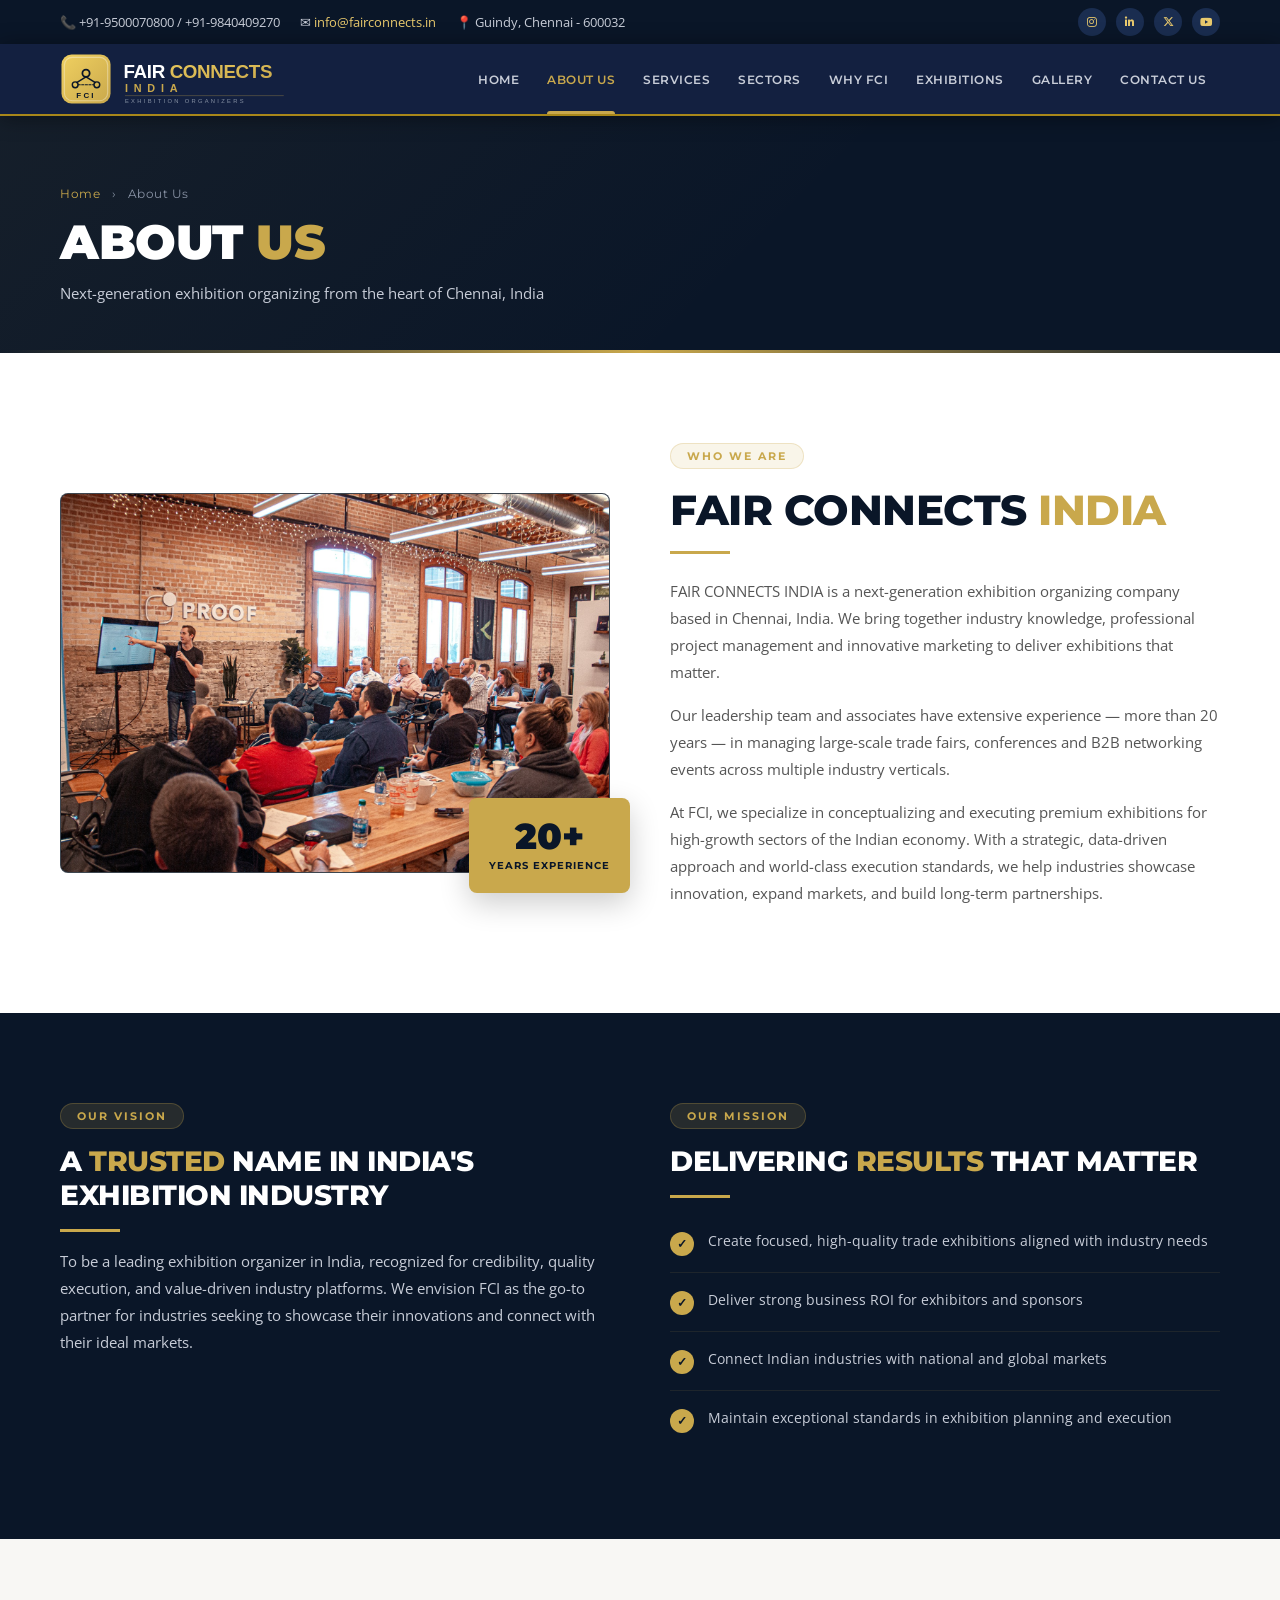
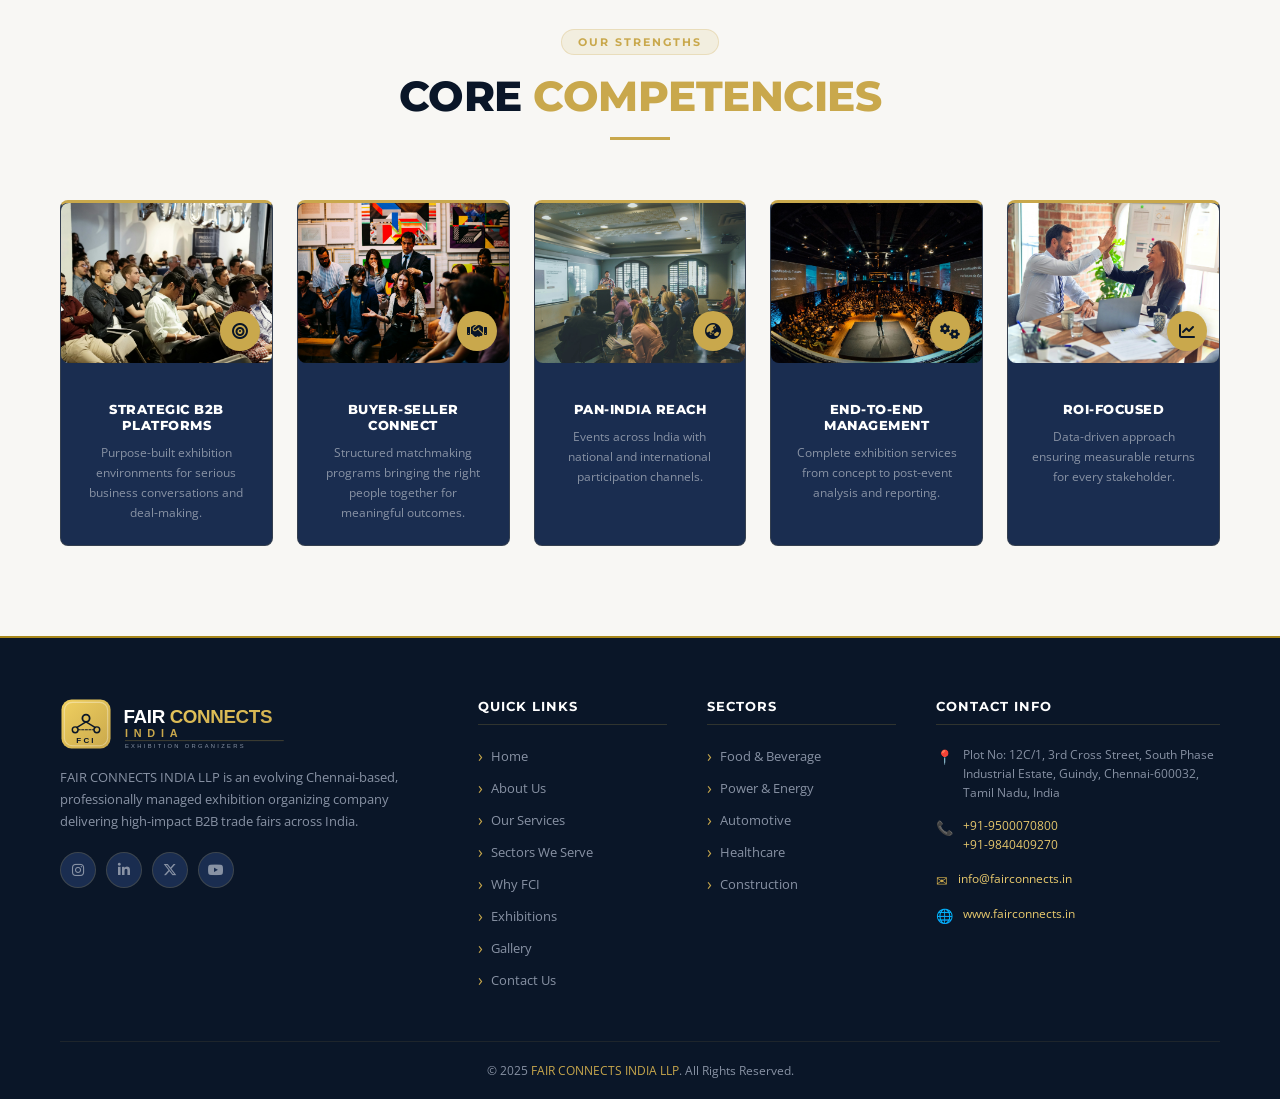
==== about.html @ a10f8576 "image url to image assets - in all places" ====
<!DOCTYPE html>
<html lang="en" prefix="og: https://ogp.me/ns#">

<head>
    <meta charset="UTF-8">
    <meta name="viewport" content="width=device-width, initial-scale=1.0">

    <!-- ===== PRIMARY SEO ===== -->
    <title>Fair Connects India (FCI) | Exhibition Organizers in Chennai | B2B Trade Fair Company India</title>
    <meta name="description"
        content="Fair Connects India (FCI) — Leading exhibition organizers in Chennai delivering high-impact B2B trade fairs, industry expos & conferences across India. Specialists in food, construction, power & energy, automotive, and healthcare exhibitions.">
    <meta name="keywords"
        content="exhibition organizers in Chennai, trade fair organizers in India, B2B exhibition company India, exhibition management services Chennai, food industry expo India, construction exhibition India, power and energy expo India, automotive exhibition India, healthcare expo India, trade show organizers India, industry exhibitions Chennai, business expos India, B2B trade fair Chennai, exhibition company Tamil Nadu, trade exhibition management India, food expo Chennai, healthcare exhibition Chennai, automotive expo India, solar energy exhibition India, construction expo India, B2B networking events India, industry summit India, fair connects India, FCI exhibitions">
    <meta name="author" content="Fair Connects India LLP">
    <meta name="robots" content="index, follow, max-snippet:-1, max-image-preview:large, max-video-preview:-1">
    <meta name="revisit-after" content="7 days">
    <meta name="language" content="English">
    <meta name="geo.region" content="IN-TN">
    <meta name="geo.placename" content="Chennai, Tamil Nadu, India">
    <meta name="geo.position" content="13.0067;80.2206">
    <meta name="ICBM" content="13.0067, 80.2206">

    <!-- ===== CANONICAL ===== -->
    <link rel="canonical" href="https://www.fairconnects.in/">

    <!-- ===== OPEN GRAPH (Facebook / LinkedIn) ===== -->
    <meta property="og:type" content="website">
    <meta property="og:site_name" content="Fair Connects India (FCI)">
    <meta property="og:title"
        content="Fair Connects India (FCI) | Exhibition Organizers in Chennai | B2B Trade Fair Company India">
    <meta property="og:description"
        content="Leading B2B exhibition organizers in Chennai. FCI delivers high-impact trade fairs, industry expos and conferences across India — Food, Energy, Automotive, Healthcare & Construction sectors.">
    <meta property="og:url" content="https://www.fairconnects.in/">
    <meta property="og:image" content="https://www.fairconnects.in/assets/og-image.jpg">
    <meta property="og:image:width" content="1200">
    <meta property="og:image:height" content="630">
    <meta property="og:image:alt" content="Fair Connects India - B2B Exhibition Organizers Chennai">
    <meta property="og:locale" content="en_IN">

    <!-- ===== TWITTER / X CARD ===== -->
    <meta name="twitter:card" content="summary_large_image">
    <meta name="twitter:site" content="@fairconnectsin">
    <meta name="twitter:creator" content="@fairconnectsin">
    <meta name="twitter:title"
        content="Fair Connects India (FCI) | Exhibition Organizers Chennai | Trade Fair Company India">
    <meta name="twitter:description"
        content="India's growing B2B exhibition organizer. Trade fairs & industry expos in Food, Energy, Automotive, Healthcare & Construction. Based in Chennai, reaching Pan-India.">
    <meta name="twitter:image" content="https://www.fairconnects.in/assets/og-image.jpg">
    <meta name="twitter:image:alt" content="Fair Connects India - B2B Exhibition Organizers">

    <!-- ===== STRUCTURED DATA — Organization ===== -->
    <script type="application/ld+json">
{
  "@context": "https://schema.org",
  "@type": "Organization",
  "name": "Fair Connects India LLP",
  "alternateName": "FCI",
  "url": "https://www.fairconnects.in",
  "logo": "https://www.fairconnects.in/assets/logo.png",
  "description": "Fair Connects India (FCI) is a professionally managed B2B exhibition organizing company based in Chennai, delivering high-impact trade fairs and conferences across India.",
  "foundingLocation": {
    "@type": "Place",
    "name": "Chennai, Tamil Nadu, India"
  },
  "address": {
    "@type": "PostalAddress",
    "streetAddress": "Plot No: 12C/1, 3rd Cross Street, South Phase Industrial Estate, Guindy",
    "addressLocality": "Chennai",
    "addressRegion": "Tamil Nadu",
    "postalCode": "600032",
    "addressCountry": "IN"
  },
  "contactPoint": [
    {
      "@type": "ContactPoint",
      "telephone": "+91-9500070800",
      "contactType": "customer service",
      "areaServed": "IN",
      "availableLanguage": ["English", "Tamil"]
    },
    {
      "@type": "ContactPoint",
      "telephone": "+91-9840409270",
      "contactType": "sales",
      "areaServed": "IN",
      "availableLanguage": ["English", "Tamil"]
    }
  ],
  "email": "info@fairconnects.in",
  "sameAs": [
    "https://www.instagram.com/fairconnectsindia",
    "https://www.linkedin.com/company/fairconnectsindia",
    "https://twitter.com/fairconnectsin",
    "https://www.youtube.com/@fairconnectsindia"
  ],
  "areaServed": {
    "@type": "Country",
    "name": "India"
  },
  "serviceType": [
    "Exhibition Organization",
    "Trade Fair Management",
    "B2B Event Management",
    "Conference Organization",
    "Industry Expo Management"
  ],
  "knowsAbout": [
    "Exhibition organizers in Chennai",
    "Trade fair organizers in India",
    "B2B exhibition company India",
    "Food industry expo India",
    "Construction exhibition India",
    "Power and energy expo India",
    "Automotive exhibition India",
    "Healthcare expo India"
  ]
}
</script>

    <!-- ===== STRUCTURED DATA — Local Business ===== -->
    <script type="application/ld+json">
{
  "@context": "https://schema.org",
  "@type": "LocalBusiness",
  "name": "Fair Connects India LLP",
  "image": "https://www.fairconnects.in/assets/logo.png",
  "@id": "https://www.fairconnects.in",
  "url": "https://www.fairconnects.in",
  "telephone": "+91-9500070800",
  "priceRange": "$$",
  "address": {
    "@type": "PostalAddress",
    "streetAddress": "Plot No: 12C/1, 3rd Cross Street, South Phase Industrial Estate, Guindy",
    "addressLocality": "Chennai",
    "addressRegion": "Tamil Nadu",
    "postalCode": "600032",
    "addressCountry": "IN"
  },
  "geo": {
    "@type": "GeoCoordinates",
    "latitude": 13.0067,
    "longitude": 80.2206
  },
  "openingHoursSpecification": {
    "@type": "OpeningHoursSpecification",
    "dayOfWeek": ["Monday","Tuesday","Wednesday","Thursday","Friday","Saturday"],
    "opens": "09:00",
    "closes": "18:00"
  },
  "sameAs": [
    "https://www.instagram.com/fairconnectsindia",
    "https://www.linkedin.com/company/fairconnectsindia"
  ]
}
</script>

    <!-- ===== STRUCTURED DATA — Event Series / WebSite ===== -->
    <script type="application/ld+json">
{
  "@context": "https://schema.org",
  "@type": "WebSite",
  "name": "Fair Connects India",
  "url": "https://www.fairconnects.in",
  "description": "B2B Trade Fair and Exhibition Organizers in Chennai, India",
  "potentialAction": {
    "@type": "SearchAction",
    "target": "https://www.fairconnects.in/?s={search_term_string}",
    "query-input": "required name=search_term_string"
  }
}
</script>

    <!-- ===== STRUCTURED DATA — Breadcrumb ===== -->
    <script type="application/ld+json">
{
  "@context": "https://schema.org",
  "@type": "BreadcrumbList",
  "itemListElement": [
    { "@type": "ListItem", "position": 1, "name": "Home",        "item": "https://www.fairconnects.in/" },
    { "@type": "ListItem", "position": 2, "name": "About Us",    "item": "https://www.fairconnects.in/about" },
    { "@type": "ListItem", "position": 3, "name": "Services",    "item": "https://www.fairconnects.in/services" },
    { "@type": "ListItem", "position": 4, "name": "Sectors",     "item": "https://www.fairconnects.in/sectors" },
    { "@type": "ListItem", "position": 5, "name": "Why FCI",     "item": "https://www.fairconnects.in/why-fci" },
    { "@type": "ListItem", "position": 6, "name": "Exhibitions", "item": "https://www.fairconnects.in/exhibitions" },
    { "@type": "ListItem", "position": 7, "name": "Gallery",     "item": "https://www.fairconnects.in/gallery" },
    { "@type": "ListItem", "position": 8, "name": "Contact Us",  "item": "https://www.fairconnects.in/contact" }
  ]
}
</script>

    <!-- ===== STRUCTURED DATA — FAQ (boosts Google rich results) ===== -->
    <script type="application/ld+json">
{
  "@context": "https://schema.org",
  "@type": "FAQPage",
  "mainEntity": [
    {
      "@type": "Question",
      "name": "Who are the top exhibition organizers in Chennai?",
      "acceptedAnswer": {
        "@type": "Answer",
        "text": "Fair Connects India (FCI) is one of the leading exhibition organizers in Chennai, specializing in B2B trade fairs and industry-specific expos across food, energy, automotive, healthcare and construction sectors."
      }
    },
    {
      "@type": "Question",
      "name": "What types of trade fairs does FCI organize in India?",
      "acceptedAnswer": {
        "@type": "Answer",
        "text": "FCI organizes B2B trade exhibitions, industry-specific expos, international pavilions, buyer-seller meets, conferences, technical seminars and government policy sessions across India."
      }
    },
    {
      "@type": "Question",
      "name": "Which sectors does Fair Connects India cover for exhibitions?",
      "acceptedAnswer": {
        "@type": "Answer",
        "text": "FCI covers five major sectors: Food & Beverage, Power & Energy (Solar, LED, Electrical), Automotive & EV, Healthcare & Pharma, and Construction & Infrastructure."
      }
    },
    {
      "@type": "Question",
      "name": "How can I exhibit at an FCI trade fair?",
      "acceptedAnswer": {
        "@type": "Answer",
        "text": "You can contact Fair Connects India LLP at info@fairconnects.in or call +91-9500070800 to enquire about exhibitor registration, stall booking and sponsorship opportunities."
      }
    },
    {
      "@type": "Question",
      "name": "Where is Fair Connects India located?",
      "acceptedAnswer": {
        "@type": "Answer",
        "text": "Fair Connects India LLP is located at Plot No: 12C/1, 3rd Cross Street, South Phase Industrial Estate, Guindy, Chennai - 600032, Tamil Nadu, India."
      }
    }
  ]
}
</script>

    <link rel="preconnect" href="https://fonts.googleapis.com">
    <link rel="preconnect" href="https://fonts.gstatic.com" crossorigin>
    <link
        href="https://fonts.googleapis.com/css2?family=Montserrat:wght@300;400;500;600;700;800;900&family=Playfair+Display:wght@400;600;700&family=Open+Sans:wght@300;400;600&display=swap"
        rel="stylesheet">
    <link rel="stylesheet" href="https://cdnjs.cloudflare.com/ajax/libs/font-awesome/6.5.0/css/all.min.css">
    <link rel="stylesheet" href="css/style.css">
</head>

<body>

    <!-- TOPBAR -->
    <div class="topbar">
        <div class="container">
            <div class="topbar-contact">
                <span>📞 +91-9500070800 / +91-9840409270</span>
                <!-- <span>✉ <a href="/cdn-cgi/l/email-protection#adc4c3cbc2edcbccc4dfcec2c3c3c8ced9dec4c3c9c4cc83c4c3"><span class="__cf_email__" data-cfemail="4920272f26092f28203b2a2627272c2a3d3a20272d2028672027">[email&#160;protected]</span></a></span> -->
                <span>✉ <a href="mailto:info@fairconnects.in">info@fairconnects.in</a></span>
                <span>📍 Guindy, Chennai - 600032</span>
            </div>
            <div class="topbar-social">
                <a href="#" title="Instagram"><i class="fab fa-instagram"></i></a>
                <a href="#" title="LinkedIn"><i class="fab fa-linkedin-in"></i></a>
                <a href="#" title="X / Twitter"><i class="fab fa-x-twitter"></i></a>
                <a href="#" title="YouTube"><i class="fab fa-youtube"></i></a>
            </div>
        </div>
    </div>

    <!-- NAVBAR -->
    <nav class="navbar" aria-label="Main Navigation - Fair Connects India Exhibition Organizers Chennai">
        <div class="container">
            <a href="#" class="logo" onclick="showPage('index')"
                aria-label="Fair Connects India - Exhibition Organizers Chennai - Home">
                <img src="assets/logo.svg"
                    alt="Fair Connects India - Exhibition Organizers Chennai" class="logo-img" height="48" width="auto"
                    loading="eager">
            </a>
            <ul class="nav-menu" id="navMenu">
                <li><a href="#" onclick="showPage('index')" class="active" id="nav-home">Home</a></li>
                <li><a href="#" onclick="showPage('about')" id="nav-about">About Us</a></li>
                <li><a href="#" onclick="showPage('services')" id="nav-services">Services</a></li>
                <li><a href="#" onclick="showPage('sectors')" id="nav-sectors">Sectors</a></li>
                <li><a href="#" onclick="showPage('whyfci')" id="nav-whyfci">Why FCI</a></li>
                <li><a href="#" onclick="showPage('exhibitions')" id="nav-exhibitions">Exhibitions</a></li>
                <li><a href="#" onclick="showPage('gallery')" id="nav-gallery">Gallery</a></li>
                <li><a href="#" onclick="showPage('contact')" id="nav-contact">Contact Us</a></li>
            </ul>
            <div class="hamburger" id="hamburger" onclick="toggleMenu()">
                <span></span><span></span><span></span>
            </div>
        </div>
    </nav>

    <!-- ==================== HOME PAGE ==================== -->
    <main id="main-content" role="main">
        <!-- ==================== ABOUT PAGE ==================== -->
        <div class="page" id="page-about">
            <div class="page-banner">
                <div class="container">
                    <div class="breadcrumb"><a href="#" onclick="showPage('index')">Home</a> <span>›</span> About Us
                    </div>
                    <h1>About <span>Us</span></h1>
                    <p>Next-generation exhibition organizing from the heart of Chennai, India</p>
                </div>
            </div>

            <section class="section section-white">
                <div class="container">
                    <div class="about-layout">
                        <div class="about-visual">
                            <div class="about-img-box" style="padding:0; overflow:hidden;">
                                <img src="assets/about.jpg"
                                    alt="Fair Connects India - Exhibition Organizers Chennai" loading="lazy"
                                    style="width:100%;height:100%;object-fit:cover;display:block;">
                            </div>
                            <div class="about-badge">
                                <span class="num">20+</span>
                                <span class="lbl">Years Experience</span>
                            </div>
                        </div>
                        <div class="about-content">
                            <div class="section-header" style="text-align:left; margin-bottom:24px;">
                                <div class="section-tag">Who We Are</div>
                                <h2 class="section-title">Fair Connects <span>India</span></h2>
                                <div class="section-line" style="margin:16px 0;"></div>
                            </div>
                            <p>FAIR CONNECTS INDIA is a next-generation exhibition organizing company based in Chennai,
                                India. We bring together industry knowledge, professional project management and
                                innovative marketing to deliver exhibitions that matter.</p>
                            <p>Our leadership team and associates have extensive experience — more than 20 years — in
                                managing large-scale trade fairs, conferences and B2B networking events across multiple
                                industry verticals.</p>
                            <p>At FCI, we specialize in conceptualizing and executing premium exhibitions for
                                high-growth sectors of the Indian economy. With a strategic, data-driven approach and
                                world-class execution standards, we help industries showcase innovation, expand markets,
                                and build long-term partnerships.</p>
                        </div>
                    </div>
                </div>
            </section>

            <section class="section section-dark">
                <div class="container">
                    <div class="aboutus-grid">
                        <div>
                            <div class="section-tag" style="margin-bottom:16px;">Our Vision</div>
                            <h2 class="section-title" style="font-size:28px;">A <span>Trusted</span> Name in India's
                                Exhibition Industry</h2>
                            <div class="section-line" style="margin:16px 0;"></div>
                            <p style="color:var(--text-light); line-height:1.8; font-size:15px;">To be a leading
                                exhibition organizer in India, recognized for credibility, quality execution, and
                                value-driven industry platforms. We envision FCI as the go-to partner for industries
                                seeking to showcase their innovations and connect with their ideal markets.</p>
                        </div>
                        <div>
                            <div class="section-tag" style="margin-bottom:16px;">Our Mission</div>
                            <h2 class="section-title" style="font-size:28px;">Delivering <span>Results</span> That
                                Matter</h2>
                            <div class="section-line" style="margin:16px 0;"></div>
                            <ul class="benefit-list">
                                <li>Create focused, high-quality trade exhibitions aligned with industry needs</li>
                                <li>Deliver strong business ROI for exhibitors and sponsors</li>
                                <li>Connect Indian industries with national and global markets</li>
                                <li>Maintain exceptional standards in exhibition planning and execution</li>
                            </ul>
                        </div>
                    </div>
                </div>
            </section>

            <section class="section section-light">
                <div class="container">
                    <div class="section-header">
                        <div class="section-tag">Our Strengths</div>
                        <h2 class="section-title">Core <span>Competencies</span></h2>
                        <div class="section-line"></div>
                    </div>
                    <div class="features-grid">
                        <div class="feature-card">
                            <div class="feature-illus">
                                <img src="assets/service1.jpg"
                                    alt="Strategic B2B Exhibition Platforms">
                                <div class="feature-illus-icon"><i class="fas fa-bullseye"></i></div>
                            </div>
                            <h3>Strategic B2B Platforms</h3>
                            <p>Purpose-built exhibition environments for serious business conversations and deal-making.
                            </p>
                        </div>
                        <div class="feature-card">
                            <div class="feature-illus">
                                <img src="assets/service2.jpg"
                                    alt="Buyer Seller Connect Matchmaking">
                                <div class="feature-illus-icon"><i class="fas fa-handshake"></i></div>
                            </div>
                            <h3>Buyer-Seller Connect</h3>
                            <p>Structured matchmaking programs bringing the right people together for meaningful
                                outcomes.</p>
                        </div>
                        <div class="feature-card">
                            <div class="feature-illus">
                                <img src="assets/service3.jpg"
                                    alt="Pan India Reach Exhibitions">
                                <div class="feature-illus-icon"><i class="fas fa-globe-asia"></i></div>
                            </div>
                            <h3>Pan-India Reach</h3>
                            <p>Events across India with national and international participation channels.</p>
                        </div>
                        <div class="feature-card">
                            <div class="feature-illus">
                                <img src="assets/service4.jpg"
                                    alt="End to End Exhibition Management">
                                <div class="feature-illus-icon"><i class="fas fa-cogs"></i></div>
                            </div>
                            <h3>End-to-End Management</h3>
                            <p>Complete exhibition services from concept to post-event analysis and reporting.</p>
                        </div>
                        <div class="feature-card">
                            <div class="feature-illus">
                                <img src="assets/service5.jpg"
                                    alt="ROI Focused Exhibition Solutions">
                                <div class="feature-illus-icon"><i class="fas fa-chart-line"></i></div>
                            </div>
                            <h3>ROI-Focused</h3>
                            <p>Data-driven approach ensuring measurable returns for every stakeholder.</p>
                        </div>
                    </div>
                </div>
            </section>
        </div>

        <!-- SCROLL TO TOP -->
        <button id="scrollTopBtn" onclick="window.scrollTo({top:0,behavior:'smooth'})" title="Back to top"
            aria-label="Scroll back to top">
            <i class="fas fa-chevron-up"></i>
        </button>
    </main>

    <!-- ==================== FOOTER ==================== -->
    <footer role="contentinfo" aria-label="Fair Connects India - Footer">
        <div class="footer-main">
            <div class="container">
                <div class="footer-grid">
                    <div class="footer-brand">
                        <a href="#" class="logo" onclick="showPage('index')" style="margin-bottom:16px; display:flex;">
                            <img src="assets/logo.svg"
                                alt="Fair Connects India Logo" class="logo-img" height="44" width="auto" loading="lazy">
                        </a>
                        <p>FAIR CONNECTS INDIA LLP is an evolving Chennai-based, professionally managed exhibition
                            organizing company delivering high-impact B2B trade fairs across India.</p>
                        <div class="footer-socials">
                            <a href="#" title="Instagram"><i class="fab fa-instagram"></i></a>
                            <a href="#" title="LinkedIn"><i class="fab fa-linkedin-in"></i></a>
                            <a href="#" title="X / Twitter"><i class="fab fa-x-twitter"></i></a>
                            <a href="#" title="YouTube"><i class="fab fa-youtube"></i></a>
                        </div>
                    </div>

                    <div class="footer-col">
                        <h4>Quick Links</h4>
                        <ul class="footer-links">
                            <li><a href="#" onclick="showPage('index')">Home</a></li>
                            <li><a href="#" onclick="showPage('about')">About Us</a></li>
                            <li><a href="#" onclick="showPage('services')">Our Services</a></li>
                            <li><a href="#" onclick="showPage('sectors')">Sectors We Serve</a></li>
                            <li><a href="#" onclick="showPage('whyfci')">Why FCI</a></li>
                            <li><a href="#" onclick="showPage('exhibitions')">Exhibitions</a></li>
                            <li><a href="#" onclick="showPage('gallery')">Gallery</a></li>
                            <li><a href="#" onclick="showPage('contact')">Contact Us</a></li>
                        </ul>
                    </div>

                    <div class="footer-col">
                        <h4>Sectors</h4>
                        <ul class="footer-links">
                            <li><a href="#" onclick="showPage('sectors')">Food & Beverage</a></li>
                            <li><a href="#" onclick="showPage('sectors')">Power & Energy</a></li>
                            <li><a href="#" onclick="showPage('sectors')">Automotive</a></li>
                            <li><a href="#" onclick="showPage('sectors')">Healthcare</a></li>
                            <li><a href="#" onclick="showPage('sectors')">Construction</a></li>
                        </ul>
                    </div>

                    <div class="footer-col">
                        <h4>Contact Info</h4>
                        <div class="footer-contact-item">
                            <span class="fc-icon">📍</span>
                            <p>Plot No: 12C/1, 3rd Cross Street, South Phase Industrial Estate, Guindy, Chennai-600032,
                                Tamil Nadu, India</p>
                        </div>
                        <div class="footer-contact-item">
                            <span class="fc-icon">📞</span>
                            <p><a href="tel:+919500070800">+91-9500070800</a><br><a
                                    href="tel:+919840409270">+91-9840409270</a></p>
                        </div>
                        <div class="footer-contact-item">
                            <span class="fc-icon">✉</span>
                            <!-- <p><a href="/cdn-cgi/l/email-protection#6b02050d042b0d0a0219080405050e081f1802050f020a450205"><span class="__cf_email__" data-cfemail="c8a1a6aea788aea9a1baaba7a6a6adabbcbba1a6aca1a9e6a1a6">[email&#160;protected]</span></a></p> -->
                            <p><a href="mailto:info@fairconnects.in">info@fairconnects.in</a></p>
                        </div>
                        <div class="footer-contact-item">
                            <span class="fc-icon">🌐</span>
                            <p><a href="http://www.fairconnects.in" target="_blank">www.fairconnects.in</a></p>
                        </div>
                    </div>
                </div>
            </div>
        </div>

        <div class="container">
            <div class="footer-bottom">
                <p>© 2025 <a href="https://www.fairconnects.in">FAIR CONNECTS INDIA LLP</a>. All Rights Reserved.</p>
                <!-- <p>Designed with ❤ for India's Exhibition Industry</p> -->
            </div>
            <!-- SEO keyword anchor text for crawlers -->
            <p style="font-size:0;line-height:0;height:0;overflow:hidden;position:absolute;" aria-hidden="true">
                Exhibition organizers in Chennai | Trade fair organizers in India | B2B exhibition company India |
                Exhibition management services Chennai | Food industry expo India | Construction exhibition India |
                Power and energy expo India | Automotive exhibition India | Healthcare expo India |
                Trade show organizers India | Industry exhibitions Chennai | Business expos India |
                Fair Connects India LLP | FCI Exhibitions | B2B Trade Fair Chennai | Tamil Nadu Exhibition Organizer
            </p>
        </div>
    </footer>

    <script src="js/main.js"></script>
</body>

</html>
---- css/style.css ----
:root {
    --navy: #0a1628;
    --navy-light: #132040;
    --navy-mid: #1a2d50;
    --gold: #c9a84c;
    --gold-light: #e8c96d;
    --gold-dark: #a8871a;
    --white: #ffffff;
    --off-white: #f5f3ef;
    --text-light: #c8cdd8;
    --text-muted: #8892a4;
    --accent-red: #e63946;
    --section-bg: #f8f7f4;
}

* {
    margin: 0;
    padding: 0;
    box-sizing: border-box;
}

html {
    scroll-behavior: smooth;
}

body {
    font-family: 'Open Sans', sans-serif;
    background: var(--white);
    color: #333;
    overflow-x: hidden;
}

/* ===== TOPBAR ===== */
.topbar {
    background: var(--navy);
    padding: 8px 0;
    font-size: 13px;
    color: var(--text-light);
}

.topbar .container {
    display: flex;
    justify-content: space-between;
    align-items: center;
    flex-wrap: wrap;
    gap: 8px;
}

.topbar a {
    color: var(--gold-light);
    text-decoration: none;
}

.topbar a:hover {
    color: var(--white);
}

.topbar-contact {
    display: flex;
    gap: 20px;
    align-items: center;
}

.topbar-social {
    display: flex;
    gap: 10px;
}

.topbar-social a {
    width: 28px;
    height: 28px;
    background: var(--navy-mid);
    border-radius: 50%;
    display: flex;
    align-items: center;
    justify-content: center;
    font-size: 11px;
    color: var(--gold-light);
    transition: all 0.3s;
}

.topbar-social a:hover {
    background: var(--gold);
    color: var(--navy);
}

/* ===== NAVBAR ===== */
.navbar {
    background: var(--navy-light);
    position: sticky;
    top: 0;
    z-index: 1000;
    box-shadow: 0 2px 20px rgba(0, 0, 0, 0.4);
    border-bottom: 2px solid var(--gold-dark);
}

.navbar .container {
    display: flex;
    align-items: center;
    justify-content: space-between;
    padding: 0 20px;
    height: 70px;
}

.logo {
    display: flex;
    align-items: center;
    gap: 12px;
    text-decoration: none;
}

.logo-img {
    height: 52px;
    width: auto;
    display: block;
    object-fit: contain;
    image-rendering: -webkit-optimize-contrast;
    image-rendering: crisp-edges;
    transition: opacity 0.2s;
}

.logo-img:hover {
    opacity: 0.85;
}

.nav-menu {
    display: flex;
    list-style: none;
    gap: 0;
    align-items: center;
}

.nav-menu li {
    position: relative;
}

.nav-menu li a {
    display: flex;
    align-items: center;
    height: 70px;
    padding: 0 14px;
    color: var(--text-light);
    text-decoration: none;
    font-family: 'Montserrat', sans-serif;
    font-size: 12px;
    font-weight: 600;
    letter-spacing: 0.5px;
    text-transform: uppercase;
    transition: color 0.25s, background 0.25s;
    position: relative;
    white-space: nowrap;
}

/* gold underline bar — slides in on hover/active */
.nav-menu li a::after {
    content: '';
    position: absolute;
    bottom: 0;
    left: 14px;
    right: 14px;
    height: 3px;
    background: var(--gold);
    border-radius: 3px 3px 0 0;
    transform: scaleX(0);
    transform-origin: center;
    transition: transform 0.25s ease;
}

.nav-menu li a:hover {
    color: var(--gold-light);
    background: rgba(201, 168, 76, 0.06);
}

.nav-menu li a:hover::after,
.nav-menu li a.active::after {
    transform: scaleX(1);
}

.nav-menu li a.active {
    color: var(--gold);
}

/* ===== HAMBURGER ===== */
.hamburger {
    display: none;
    flex-direction: column;
    justify-content: center;
    gap: 6px;
    cursor: pointer;
    padding: 8px;
    border-radius: 4px;
    transition: background 0.2s;
    z-index: 1100;
}

.hamburger:hover {
    background: rgba(201, 168, 76, 0.1);
}

.hamburger span {
    display: block;
    width: 26px;
    height: 2px;
    background: var(--gold);
    border-radius: 2px;
    transition: all 0.35s ease;
    transform-origin: center;
}

/* Animate to X when open */
.hamburger.open span:nth-child(1) {
    transform: translateY(8px) rotate(45deg);
}

.hamburger.open span:nth-child(2) {
    opacity: 0;
    transform: scaleX(0);
}

.hamburger.open span:nth-child(3) {
    transform: translateY(-8px) rotate(-45deg);
}

/* ===== CONTAINER ===== */
.container {
    max-width: 1200px;
    margin: 0 auto;
    padding: 0 20px;
}

/* ===== HERO SLIDER ===== */
.hero-slider {
    position: relative;
    width: 100%;
    height: 90vh;
    min-height: 560px;
    overflow: hidden;
    background: var(--navy);
}

.slide {
    position: absolute;
    inset: 0;
    background-size: cover;
    background-position: center;
    background-repeat: no-repeat;
    opacity: 0;
    transition: opacity 0.9s ease;
    display: flex;
    align-items: center;
}

.slide.active {
    opacity: 1;
    z-index: 2;
}

.slide-overlay {
    position: absolute;
    inset: 0;
    background: linear-gradient(105deg,
            rgba(10, 22, 40, 0.88) 0%,
            rgba(10, 22, 40, 0.72) 50%,
            rgba(10, 22, 40, 0.35) 100%);
    z-index: 1;
}

.slide-grid {
    position: absolute;
    inset: 0;
    background-image:
        linear-gradient(rgba(201, 168, 76, 0.04) 1px, transparent 1px),
        linear-gradient(90deg, rgba(201, 168, 76, 0.04) 1px, transparent 1px);
    background-size: 60px 60px;
    z-index: 1;
}

.slide-content {
    position: relative;
    z-index: 3;
    max-width: 700px;
    padding: 0;
    animation: slideIn 0.8s ease forwards;
}

@keyframes slideIn {
    from {
        opacity: 0;
        transform: translateY(24px);
    }

    to {
        opacity: 1;
        transform: translateY(0);
    }
}

/* Slider controls */
.slider-btn {
    position: absolute;
    top: 50%;
    transform: translateY(-50%);
    z-index: 10;
    background: rgba(201, 168, 76, 0.15);
    border: 2px solid rgba(201, 168, 76, 0.4);
    color: var(--gold-light);
    width: 50px;
    height: 50px;
    border-radius: 50%;
    font-size: 16px;
    cursor: pointer;
    transition: all 0.3s;
    display: flex;
    align-items: center;
    justify-content: center;
    backdrop-filter: blur(6px);
}

.slider-btn:hover {
    background: var(--gold);
    color: var(--navy);
    border-color: var(--gold);
    transform: translateY(-50%) scale(1.1);
}

.slider-prev {
    left: 20px;
}

.slider-next {
    right: 220px;
}

/* Dots */
.slider-dots {
    position: absolute;
    bottom: 28px;
    left: 50%;
    transform: translateX(-50%);
    z-index: 10;
    display: flex;
    gap: 10px;
}

.dot {
    width: 10px;
    height: 10px;
    border-radius: 50%;
    background: rgba(255, 255, 255, 0.35);
    border: 2px solid transparent;
    cursor: pointer;
    transition: all 0.3s;
    padding: 0;
}

.dot.active {
    background: var(--gold);
    border-color: var(--gold);
    transform: scale(1.3);
}

.dot:hover {
    background: var(--gold-light);
}

/* ===== HERO SHARED CONTENT STYLES (used inside slides) ===== */
.hero-grid {
    display: none;
}

/* legacy — not used in slider */
.hero-badge {
    display: inline-flex;
    align-items: center;
    gap: 8px;
    background: rgba(201, 168, 76, 0.15);
    border: 1px solid rgba(201, 168, 76, 0.3);
    color: var(--gold-light);
    padding: 6px 16px;
    border-radius: 30px;
    font-size: 12px;
    font-family: 'Montserrat', sans-serif;
    font-weight: 600;
    letter-spacing: 1.5px;
    text-transform: uppercase;
    margin-bottom: 20px;
}

.hero-badge::before {
    content: '';
    width: 6px;
    height: 6px;
    background: var(--gold);
    border-radius: 50%;
    animation: pulse 2s infinite;
    flex-shrink: 0;
}

@keyframes pulse {

    0%,
    100% {
        opacity: 1;
        transform: scale(1);
    }

    50% {
        opacity: 0.5;
        transform: scale(1.5);
    }
}

.hero-tagline {
    font-size: clamp(11px, 1.5vw, 14px);
    color: var(--gold-light);
    letter-spacing: 3px;
    text-transform: uppercase;
    margin-bottom: 20px;
    font-weight: 300;
    font-family: 'Open Sans', sans-serif;
}

.slide-content h1 {
    font-family: 'Montserrat', sans-serif;
    font-size: clamp(34px, 5vw, 64px);
    font-weight: 900;
    color: var(--white);
    line-height: 1.1;
    margin-bottom: 16px;
    text-transform: uppercase;
    letter-spacing: -1px;
}

.slide-content h1 span {
    color: var(--gold);
}

.hero-divider {
    width: 80px;
    height: 3px;
    background: linear-gradient(90deg, var(--gold), transparent);
    margin-bottom: 24px;
}

.slide-content p {
    font-size: clamp(14px, 1.8vw, 16px);
    color: var(--text-light);
    line-height: 1.8;
    margin-bottom: 32px;
    max-width: 560px;
}

.hero-btns {
    display: flex;
    gap: 16px;
    flex-wrap: wrap;
}

.btn-primary {
    background: var(--gold);
    color: var(--navy);
    padding: 14px 32px;
    border-radius: 4px;
    font-family: 'Montserrat', sans-serif;
    font-weight: 700;
    font-size: 13px;
    letter-spacing: 1px;
    text-transform: uppercase;
    text-decoration: none;
    transition: all 0.3s;
    border: 2px solid var(--gold);
    display: inline-block;
}

.btn-primary:hover {
    background: var(--gold-dark);
    border-color: var(--gold-dark);
    transform: translateY(-2px);
    box-shadow: 0 8px 25px rgba(201, 168, 76, 0.3);
}

.btn-outline {
    background: transparent;
    color: var(--white);
    padding: 14px 32px;
    border-radius: 4px;
    font-family: 'Montserrat', sans-serif;
    font-weight: 600;
    font-size: 13px;
    letter-spacing: 1px;
    text-transform: uppercase;
    text-decoration: none;
    transition: all 0.3s;
    border: 2px solid rgba(255, 255, 255, 0.3);
    display: inline-block;
}

.btn-outline:hover {
    border-color: var(--gold);
    color: var(--gold);
    transform: translateY(-2px);
}

.hero-stats {
    position: absolute;
    right: 0;
    top: 50%;
    transform: translateY(-50%);
    display: flex;
    flex-direction: column;
    gap: 20px;
    z-index: 10;
}

.stat-card {
    background: var(--navy-mid);
    border: 1px solid rgba(201, 168, 76, 0.2);
    border-left: 3px solid var(--gold);
    padding: 20px 28px;
    border-radius: 4px;
    text-align: center;
    min-width: 160px;
}

.stat-number {
    font-family: 'Montserrat', sans-serif;
    font-size: 36px;
    font-weight: 900;
    color: var(--gold);
    line-height: 1;
    display: block;
}

.stat-label {
    font-size: 11px;
    color: var(--text-muted);
    letter-spacing: 1px;
    text-transform: uppercase;
    margin-top: 6px;
    display: block;
}

/* ===== SECTION GENERAL ===== */
.section {
    padding: 90px 0;
}

.section-dark {
    background: var(--navy);
}

.section-mid {
    background: var(--navy-light);
}

.section-light {
    background: var(--section-bg);
}

.section-white {
    background: var(--white);
}

.section-header {
    text-align: center;
    margin-bottom: 60px;
}

.section-tag {
    display: inline-block;
    background: rgba(201, 168, 76, 0.12);
    border: 1px solid rgba(201, 168, 76, 0.25);
    color: var(--gold);
    padding: 5px 16px;
    border-radius: 30px;
    font-size: 11px;
    font-family: 'Montserrat', sans-serif;
    font-weight: 700;
    letter-spacing: 2px;
    text-transform: uppercase;
    margin-bottom: 16px;
}

.section-dark .section-tag {
    background: rgba(201, 168, 76, 0.15);
}

.section-title {
    font-family: 'Montserrat', sans-serif;
    font-size: clamp(28px, 4vw, 42px);
    font-weight: 800;
    color: var(--navy);
    text-transform: uppercase;
    letter-spacing: -0.5px;
    line-height: 1.2;
}

.section-dark .section-title,
.section-mid .section-title {
    color: var(--white);
}

.section-title span {
    color: var(--gold);
}

.section-line {
    width: 60px;
    height: 3px;
    background: var(--gold);
    margin: 16px auto;
}

.section-subtitle {
    font-size: 15px;
    color: #666;
    max-width: 600px;
    margin: 0 auto;
    line-height: 1.7;
}

.section-dark .section-subtitle,
.section-mid .section-subtitle {
    color: var(--text-light);
}

/* ===== WHY FCI CARDS ===== */
.features-grid {
    display: grid;
    grid-template-columns: repeat(auto-fit, minmax(200px, 1fr));
    gap: 24px;
    align-items: stretch;
}

.feature-card {
    background: var(--navy-mid);
    border: 1px solid rgba(201, 168, 76, 0.15);
    border-top: 3px solid var(--gold);
    padding: 0;
    border-radius: 8px;
    transition: all 0.35s;
    text-align: center;
    display: flex;
    flex-direction: column;
    overflow: hidden;
}

.feature-card:hover {
    transform: translateY(-6px);
    box-shadow: 0 20px 40px rgba(0, 0, 0, 0.35);
    border-color: rgba(201, 168, 76, 0.5);
}

.feature-card h3 {
    font-family: 'Montserrat', sans-serif;
    font-size: 13px;
    font-weight: 800;
    color: var(--white);
    text-transform: uppercase;
    letter-spacing: 0.5px;
    margin-bottom: 10px;
    padding: 18px 20px 0;
}

.feature-card p {
    font-size: 12px;
    color: var(--text-muted);
    line-height: 1.65;
    padding: 0 20px 22px;
}

/* ===== SECTORS — Image Cards ===== */
.sectors-grid {
    display: grid;
    grid-template-columns: repeat(auto-fit, minmax(210px, 1fr));
    gap: 24px;
    align-items: stretch;
}

.sector-card {
    background: var(--white);
    border-radius: 10px;
    overflow: hidden;
    box-shadow: 0 4px 20px rgba(0, 0, 0, 0.08);
    border: 1px solid #e8e4dc;
    transition: all 0.35s;
    display: flex;
    flex-direction: column;
    cursor: default;
}

.sector-card:hover {
    transform: translateY(-8px);
    box-shadow: 0 20px 45px rgba(0, 0, 0, 0.14);
}

.sector-img {
    width: 100%;
    height: 180px;
    background-size: cover;
    background-position: center;
    background-repeat: no-repeat;
    position: relative;
    transition: transform 0.4s ease;
    overflow: hidden;
}

.sector-card:hover .sector-img {
    transform: scale(1.05);
}

.sector-body {
    padding: 24px 20px 20px;
    display: flex;
    flex-direction: column;
    flex: 1;
    position: relative;
}

.sector-icon-wrap {
    width: 48px;
    height: 48px;
    background: var(--gold);
    border-radius: 50%;
    display: flex;
    align-items: center;
    justify-content: center;
    color: var(--navy);
    font-size: 18px;
    margin-bottom: 14px;
    margin-top: -50px;
    box-shadow: 0 4px 16px rgba(201, 168, 76, 0.35);
    position: relative;
    z-index: 2;
    flex-shrink: 0;
}

.sector-card h3 {
    font-family: 'Montserrat', sans-serif;
    font-size: 14px;
    font-weight: 800;
    color: var(--navy);
    margin-bottom: 8px;
    text-transform: uppercase;
    letter-spacing: 0.3px;
}

.sector-card p {
    font-size: 12px;
    color: #777;
    line-height: 1.65;
}

/* ===== SERVICES ===== */
.services-grid {
    display: grid;
    grid-template-columns: repeat(auto-fit, minmax(280px, 1fr));
    gap: 28px;
    align-items: stretch;
}

.service-card {
    background: var(--white);
    border-radius: 8px;
    overflow: hidden;
    box-shadow: 0 4px 20px rgba(0, 0, 0, 0.07);
    transition: all 0.35s;
    border: 1px solid #eee;
    display: flex;
    flex-direction: column;
}

.service-card:hover {
    transform: translateY(-6px);
    box-shadow: 0 18px 45px rgba(0, 0, 0, 0.13);
}

.service-header {
    background: var(--navy);
    padding: 20px 24px 16px;
    border-bottom: 3px solid var(--gold);
}

.service-header .icon {
    display: none;
}

.service-header h3 {
    font-family: 'Montserrat', sans-serif;
    font-size: 15px;
    font-weight: 800;
    color: var(--white);
    text-transform: uppercase;
    letter-spacing: 0.3px;
    line-height: 1.3;
}

.service-body {
    padding: 28px;
}

.service-body ul {
    list-style: none;
}

.service-body ul li {
    padding: 8px 0;
    border-bottom: 1px solid #f0ede8;
    font-size: 14px;
    color: #555;
    display: flex;
    align-items: center;
    gap: 10px;
}

.service-body ul li:last-child {
    border-bottom: none;
}

.service-body ul li::before {
    content: '›';
    color: var(--gold);
    font-size: 18px;
    font-weight: 700;
    flex-shrink: 0;
}

/* ===== TABS (WHY FCI page) ===== */

.grid-split {
    display: grid;
    grid-template-columns: 1fr 1fr;
    gap: 40px;
    align-items: start;
}
@media (max-width:768px) {
    .grid-split {
        grid-template-columns: none;
    }
}
.tabs-wrapper {
    margin-top: 20px;
}

.tab-buttons {
    display: flex;
    gap: 4px;
    flex-wrap: wrap;
    margin-bottom: 32px;
    border-bottom: 2px solid rgba(201, 168, 76, 0.2);
    padding-bottom: 0;
}

.tab-btn {
    background: transparent;
    border: none;
    padding: 12px 24px;
    color: var(--text-muted);
    font-family: 'Montserrat', sans-serif;
    font-size: 13px;
    font-weight: 600;
    text-transform: uppercase;
    letter-spacing: 0.5px;
    cursor: pointer;
    transition: all 0.3s;
    border-bottom: 2px solid transparent;
    margin-bottom: -2px;
}

.tab-btn.active {
    color: var(--gold);
    border-bottom-color: var(--gold);
}

.tab-btn:hover {
    color: var(--gold-light);
}

.tab-panel {
    display: none;
}

.tab-panel.active {
    display: block;
    animation: fadeIn 0.4s ease;
}

@keyframes fadeIn {
    from {
        opacity: 0;
        transform: translateY(10px);
    }

    to {
        opacity: 1;
        transform: translateY(0);
    }
}

.benefit-list {
    list-style: none;
}

.benefit-list li {
    display: flex;
    align-items: flex-start;
    gap: 14px;
    padding: 16px 0;
    border-bottom: 1px solid rgba(201, 168, 76, 0.1);
    color: var(--text-light);
    font-size: 14px;
    line-height: 1.6;
}

.benefit-list li:last-child {
    border-bottom: none;
}

.benefit-list li::before {
    content: '✓';
    width: 24px;
    height: 24px;
    background: var(--gold);
    color: var(--navy);
    border-radius: 50%;
    display: flex;
    align-items: center;
    justify-content: center;
    font-size: 12px;
    font-weight: 700;
    flex-shrink: 0;
    margin-top: 2px;
}

/* ===== SPONSORSHIP ===== */
.sponsor-grid {
    display: grid;
    grid-template-columns: repeat(auto-fit, minmax(180px, 1fr));
    gap: 16px;
}

.sponsor-card {
    background: var(--navy-mid);
    border: 1px solid rgba(201, 168, 76, 0.2);
    padding: 24px 16px;
    border-radius: 6px;
    text-align: center;
    transition: all 0.3s;
}

.sponsor-card:hover {
    border-color: var(--gold);
    background: var(--navy-light);
    transform: translateY(-3px);
}

.sponsor-card .pkg-icon {
    font-size: 28px;
    margin-bottom: 10px;
    display: block;
}

.sponsor-card h4 {
    font-family: 'Montserrat', sans-serif;
    font-size: 12px;
    font-weight: 700;
    color: var(--gold);
    text-transform: uppercase;
    letter-spacing: 1px;
}

/* ===== COLLABORATIONS ===== */
.collab-grid {
    display: grid;
    grid-template-columns: repeat(auto-fit, minmax(240px, 1fr));
    gap: 24px;
}

.collab-card {
    background: var(--white);
    border-radius: 8px;
    padding: 32px 24px;
    text-align: center;
    border: 1px solid #e8e4dc;
    border-top: 4px solid var(--gold);
    transition: all 0.3s;
}

.collab-card:hover {
    transform: translateY(-5px);
    box-shadow: 0 15px 35px rgba(0, 0, 0, 0.1);
}

.collab-card .icon {
    font-size: 36px;
    margin-bottom: 16px;
    display: block;
}

.collab-card h3 {
    font-family: 'Montserrat', sans-serif;
    font-size: 14px;
    font-weight: 700;
    color: var(--navy);
    text-transform: uppercase;
    margin-bottom: 10px;
}

.collab-card p {
    font-size: 13px;
    color: #666;
    line-height: 1.6;
}

/* ===== GALLERY — Real Images ===== */
.gallery-grid {
    display: grid;
    grid-template-columns: repeat(3, 1fr);
    gap: 12px;
}

.gallery-item {
    position: relative;
    overflow: hidden;
    border-radius: 8px;
    aspect-ratio: 4/3;
    cursor: pointer;
    background: var(--navy-mid);
}

/* .gallery-item:nth-child(1) { grid-column: span 2; aspect-ratio: 16/9; }
  .gallery-item:nth-child(7) { grid-column: span 2; aspect-ratio: 16/9; } */
.gallery-item img {
    width: 100%;
    height: 100%;
    object-fit: cover;
    display: block;
    transition: transform 0.5s ease;
}

.gallery-item:hover img {
    transform: scale(1.08);
}

.gallery-overlay {
    position: absolute;
    inset: 0;
    background: linear-gradient(to top, rgba(10, 22, 40, 0.85) 0%, rgba(10, 22, 40, 0.2) 60%, transparent 100%);
    display: flex;
    flex-direction: column;
    align-items: center;
    justify-content: flex-end;
    padding: 16px;
    opacity: 0;
    transition: opacity 0.35s;
}

.gallery-item:hover .gallery-overlay {
    opacity: 1;
}

.gallery-overlay i {
    font-size: 20px;
    color: var(--gold);
    margin-bottom: 8px;
}

.gallery-overlay span {
    color: var(--white);
    font-family: 'Montserrat', sans-serif;
    font-size: 12px;
    font-weight: 600;
    letter-spacing: 1px;
    text-transform: uppercase;
    text-align: center;
}

/* ===== LIGHTBOX ===== */
.lightbox {
    display: none;
    position: fixed;
    inset: 0;
    background: rgba(5, 12, 25, 0.96);
    z-index: 9999;
    align-items: center;
    justify-content: center;
    padding: 20px;
    backdrop-filter: blur(8px);
}

.lightbox.open {
    display: flex;
    animation: lbFadeIn 0.3s ease;
}

@keyframes lbFadeIn {
    from {
        opacity: 0;
    }

    to {
        opacity: 1;
    }
}

.lb-inner {
    max-width: 900px;
    width: 100%;
    text-align: center;
}

.lb-inner img {
    max-width: 100%;
    max-height: 75vh;
    object-fit: contain;
    border-radius: 6px;
    box-shadow: 0 20px 60px rgba(0, 0, 0, 0.5);
    display: block;
    margin: 0 auto;
}

#lb-caption {
    color: var(--gold-light);
    font-family: 'Montserrat', sans-serif;
    font-size: 13px;
    letter-spacing: 1px;
    margin-top: 16px;
}

.lb-close {
    position: fixed;
    top: 20px;
    right: 24px;
    background: rgba(201, 168, 76, 0.2);
    border: 1px solid rgba(201, 168, 76, 0.4);
    color: var(--gold);
    width: 44px;
    height: 44px;
    border-radius: 50%;
    font-size: 18px;
    cursor: pointer;
    z-index: 10001;
    display: flex;
    align-items: center;
    justify-content: center;
    transition: all 0.3s;
}

.lb-close:hover {
    background: var(--gold);
    color: var(--navy);
}

.lb-prev,
.lb-next {
    position: fixed;
    top: 50%;
    transform: translateY(-50%);
    background: rgba(201, 168, 76, 0.15);
    border: 2px solid rgba(201, 168, 76, 0.3);
    color: var(--gold-light);
    width: 50px;
    height: 50px;
    border-radius: 50%;
    font-size: 16px;
    cursor: pointer;
    z-index: 10001;
    display: flex;
    align-items: center;
    justify-content: center;
    transition: all 0.3s;
}

.lb-prev:hover,
.lb-next:hover {
    background: var(--gold);
    color: var(--navy);
    border-color: var(--gold);
}

.lb-prev {
    left: 16px;
}

.lb-next {
    right: 16px;
}

/* ===== ABOUT SECTION ===== */
.about-layout {
    display: grid;
    grid-template-columns: 1fr 1fr;
    gap: 60px;
    align-items: center;
}

.about-visual {
    position: relative;
}

.about-img-box {
    background: var(--navy-mid);
    border: 1px solid rgba(201, 168, 76, 0.2);
    border-radius: 8px;
    height: 380px;
    display: flex;
    align-items: center;
    justify-content: center;
    position: relative;
    overflow: hidden;
}

.about-img-box img {
    transition: transform 0.6s ease;
}

.about-img-box:hover img {
    transform: scale(1.04);
}

.about-img-box::before {
    display: none;
}

.about-img-box .about-icon {
    display: none;
}

.about-badge {
    position: absolute;
    bottom: -20px;
    right: -20px;
    background: var(--gold);
    color: var(--navy);
    padding: 20px;
    border-radius: 8px;
    text-align: center;
    font-family: 'Montserrat', sans-serif;
    box-shadow: 0 10px 30px rgba(0, 0, 0, 0.2);
}

.about-badge .num {
    font-size: 36px;
    font-weight: 900;
    line-height: 1;
    display: block;
}

.about-badge .lbl {
    font-size: 10px;
    font-weight: 700;
    letter-spacing: 1px;
    text-transform: uppercase;
}

.about-content .section-header {
    text-align: left;
    margin-bottom: 28px;
}

.about-content .section-line {
    margin: 16px 0;
}

.about-content p {
    color: #555;
    line-height: 1.8;
    margin-bottom: 16px;
    font-size: 15px;
}

.vision-mission {
    display: grid;
    grid-template-columns: 1fr 1fr;
    gap: 16px;
    margin-top: 24px;
}

.vm-card {
    background: var(--off-white);
    border-left: 3px solid var(--gold);
    padding: 16px;
    border-radius: 0 6px 6px 0;
}

.vm-card h4 {
    font-family: 'Montserrat', sans-serif;
    font-size: 12px;
    font-weight: 700;
    color: var(--gold-dark);
    text-transform: uppercase;
    letter-spacing: 1px;
    margin-bottom: 8px;
}

.vm-card p {
    font-size: 13px;
    color: #555;
    line-height: 1.6;
    margin: 0;
}

/* ===== CONTACT PAGE — Redesigned ===== */
.contact-hero-row {
    display: grid;
    grid-template-columns: 1fr 1fr;
    gap: 60px;
    align-items: center;
    margin-bottom: 56px;
}

.contact-hero-text .section-tag {
    margin-bottom: 12px;
}

.contact-cta-row {
    display: flex;
    gap: 14px;
    flex-wrap: wrap;
    margin-top: 28px;
}

.contact-hero-img {
    position: relative;
    border-radius: 14px;
    overflow: hidden;
    height: 320px;
    box-shadow: 0 20px 50px rgba(0, 0, 0, 0.4);
}

.contact-hero-img img {
    width: 100%;
    height: 100%;
    object-fit: cover;
    display: block;
    filter: brightness(0.75);
}

.contact-img-badge {
    position: absolute;
    bottom: 20px;
    left: 20px;
    background: var(--gold);
    color: var(--navy);
    border-radius: 10px;
    padding: 14px 18px;
    display: flex;
    align-items: center;
    gap: 12px;
    font-family: 'Montserrat', sans-serif;
    box-shadow: 0 6px 20px rgba(0, 0, 0, 0.3);
}

.contact-img-badge i {
    font-size: 22px;
}

.contact-img-badge span {
    font-size: 11px;
    font-weight: 700;
    letter-spacing: 0.5px;
    text-transform: uppercase;
    line-height: 1.4;
}

.contact-cards-row {
    display: grid;
    grid-template-columns: repeat(4, 1fr);
    gap: 20px;
    margin-bottom: 40px;
}

.contact-info-card {
    background: rgba(255, 255, 255, 0.04);
    border: 1px solid rgba(201, 168, 76, 0.18);
    border-top: 3px solid var(--gold);
    border-radius: 10px;
    padding: 28px 22px;
    transition: all 0.3s;
    display: flex;
    flex-direction: column;
}

.contact-info-card:hover {
    background: rgba(201, 168, 76, 0.07);
    transform: translateY(-4px);
    box-shadow: 0 14px 35px rgba(0, 0, 0, 0.25);
}

.cic-icon {
    width: 50px;
    height: 50px;
    background: rgba(201, 168, 76, 0.12);
    border: 1px solid rgba(201, 168, 76, 0.25);
    border-radius: 12px;
    display: flex;
    align-items: center;
    justify-content: center;
    color: var(--gold);
    font-size: 20px;
    margin-bottom: 16px;
}

.contact-info-card h4 {
    font-family: 'Montserrat', sans-serif;
    font-size: 13px;
    font-weight: 800;
    color: var(--white);
    text-transform: uppercase;
    letter-spacing: 1px;
    margin-bottom: 10px;
}

.contact-info-card p {
    font-size: 13px;
    color: var(--text-muted);
    line-height: 1.75;
    flex: 1;
    margin-bottom: 14px;
}

.cic-link {
    display: flex;
    align-items: center;
    gap: 8px;
    color: var(--gold-light);
    text-decoration: none;
    font-size: 12px;
    font-family: 'Montserrat', sans-serif;
    font-weight: 600;
    letter-spacing: 0.3px;
    transition: color 0.2s;
}

.cic-link:hover {
    color: var(--white);
}

.cic-link i {
    font-size: 11px;
    flex-shrink: 0;
}

.cic-socials {
    display: flex;
    gap: 10px;
    margin-top: 4px;
}

.cic-socials a {
    width: 40px;
    height: 40px;
    background: rgba(201, 168, 76, 0.1);
    border: 1px solid rgba(201, 168, 76, 0.25);
    border-radius: 50%;
    display: flex;
    align-items: center;
    justify-content: center;
    color: var(--gold);
    font-size: 15px;
    text-decoration: none;
    transition: all 0.3s;
}

.cic-socials a:hover {
    background: var(--gold);
    color: var(--navy);
    transform: translateY(-2px);
}

.contact-map-strip {
    border-radius: 14px;
    overflow: hidden;
    display: grid;
    grid-template-columns: 360px 1fr;
    min-height: 220px;
    border: 1px solid rgba(201, 168, 76, 0.2);
}

.contact-map-content {
    background: var(--navy-mid);
    padding: 40px 36px;
    display: flex;
    flex-direction: column;
    justify-content: center;
    border-right: 1px solid rgba(201, 168, 76, 0.15);
}

.contact-map-iframe {
    position: relative;
    overflow: hidden;
    min-height: 280px;
}

.contact-map-iframe iframe {
    width: 100%;
    height: 100%;
    min-height: 280px;
    border: 0;
    display: block;
}

@media (max-width:1024px) {
    .contact-cards-row {
        grid-template-columns: repeat(2, 1fr);
    }
}

@media (max-width:768px) {
    .contact-hero-row {
        grid-template-columns: 1fr;
        gap: 30px;
    }

    .contact-hero-img {
        height: 220px;
    }

    .contact-cards-row {
        grid-template-columns: 1fr 1fr;
    }

    .contact-map-strip {
        grid-template-columns: 1fr;
    }

    .contact-map-iframe {
        min-height: 260px;
    }
}

@media (max-width:480px) {
    .contact-cards-row {
        grid-template-columns: 1fr;
    }
}

/* ===== EXHIBITIONS ===== */
.exhibitions-grid {
    display: grid;
    grid-template-columns: repeat(auto-fit, minmax(300px, 1fr));
    gap: 28px;
}

.exhibition-card {
    background: var(--white);
    border-radius: 8px;
    overflow: hidden;
    border: 1px solid #eee;
    box-shadow: 0 4px 20px rgba(0, 0, 0, 0.06);
    transition: all 0.3s;
}

.exhibition-card:hover {
    transform: translateY(-5px);
    box-shadow: 0 15px 40px rgba(0, 0, 0, 0.1);
}

.ex-header {
    background: var(--navy);
    padding: 28px;
    border-bottom: 3px solid var(--gold);
    position: relative;
}

.ex-sector-badge {
    display: inline-block;
    background: rgba(201, 168, 76, 0.2);
    color: var(--gold-light);
    padding: 4px 12px;
    border-radius: 20px;
    font-size: 10px;
    font-family: 'Montserrat', sans-serif;
    font-weight: 600;
    letter-spacing: 1px;
    text-transform: uppercase;
    margin-bottom: 12px;
}

.ex-header h3 {
    font-family: 'Montserrat', sans-serif;
    font-size: 20px;
    font-weight: 800;
    color: var(--white);
    text-transform: uppercase;
}

.ex-header p {
    font-size: 12px;
    color: var(--text-muted);
    margin-top: 4px;
}

.ex-icon {
    font-size: 40px;
    position: absolute;
    right: 20px;
    top: 20px;
    opacity: 0.3;
}

.ex-body {
    padding: 24px;
}

.ex-meta {
    display: flex;
    gap: 16px;
    margin-bottom: 16px;
    flex-wrap: wrap;
}

.ex-meta-item {
    font-size: 12px;
    color: #888;
    display: flex;
    align-items: center;
    gap: 5px;
}

.ex-meta-item strong {
    color: var(--navy);
}

.ex-description {
    font-size: 13px;
    color: #666;
    line-height: 1.6;
    margin-bottom: 16px;
}

.ex-cta {
    display: inline-block;
    color: var(--gold-dark);
    font-family: 'Montserrat', sans-serif;
    font-size: 11px;
    font-weight: 700;
    text-decoration: none;
    letter-spacing: 1px;
    text-transform: uppercase;
    border-bottom: 1px solid rgba(201, 168, 76, 0.3);
    padding-bottom: 2px;
    transition: all 0.3s;
}

.ex-cta:hover {
    color: var(--gold);
    border-color: var(--gold);
}

/* ===== PAGE BANNER ===== */
.page-banner {
    background: var(--navy);
    padding: 70px 0 50px;
    position: relative;
    overflow: hidden;
}

.page-banner::before {
    content: '';
    position: absolute;
    inset: 0;
    background: linear-gradient(135deg, rgba(201, 168, 76, 0.06) 0%, transparent 60%);
}

.page-banner::after {
    content: '';
    position: absolute;
    bottom: 0;
    left: 0;
    right: 0;
    height: 3px;
    background: linear-gradient(90deg, transparent, var(--gold), transparent);
}

.page-banner .container {
    position: relative;
    z-index: 2;
}

.breadcrumb {
    font-size: 12px;
    color: var(--text-muted);
    margin-bottom: 12px;
    font-family: 'Montserrat', sans-serif;
    letter-spacing: 0.5px;
}

.breadcrumb a {
    color: var(--gold);
    text-decoration: none;
}

.breadcrumb span {
    margin: 0 8px;
}

.page-banner h1 {
    font-family: 'Montserrat', sans-serif;
    font-size: clamp(28px, 4vw, 48px);
    font-weight: 900;
    color: var(--white);
    text-transform: uppercase;
    letter-spacing: -0.5px;
}

.page-banner h1 span {
    color: var(--gold);
}

.page-banner p {
    font-size: 15px;
    color: var(--text-light);
    margin-top: 12px;
    max-width: 550px;
}

.aboutus-grid {
    display: grid;
    grid-template-columns: 1fr 1fr;
    gap: 60px;
    align-items: start;
}

@media (max-width:768px) {
    .aboutus-grid {
        grid-template-columns: none;
    }

}

/* ===== FOOTER ===== */
footer {
    background: var(--navy);
    border-top: 2px solid var(--gold-dark);
}

.footer-main {
    padding: 60px 0 40px;
}

.footer-grid {
    display: grid;
    grid-template-columns: 2fr 1fr 1fr 1.5fr;
    gap: 40px;
}

.footer-brand .logo {
    margin-bottom: 16px;
}

.footer-brand p {
    font-size: 13px;
    color: var(--text-muted);
    line-height: 1.7;
    margin-bottom: 20px;
}

.footer-socials {
    display: flex;
    gap: 10px;
}

.footer-socials a {
    width: 36px;
    height: 36px;
    background: var(--navy-mid);
    border: 1px solid rgba(201, 168, 76, 0.2);
    border-radius: 50%;
    display: flex;
    align-items: center;
    justify-content: center;
    color: var(--text-muted);
    font-size: 14px;
    text-decoration: none;
    transition: all 0.3s;
}

.footer-socials a:hover {
    background: var(--gold);
    color: var(--navy);
    border-color: var(--gold);
}

.footer-col h4 {
    font-family: 'Montserrat', sans-serif;
    font-size: 13px;
    font-weight: 700;
    color: var(--white);
    text-transform: uppercase;
    letter-spacing: 1px;
    margin-bottom: 20px;
    padding-bottom: 10px;
    border-bottom: 1px solid rgba(201, 168, 76, 0.2);
}

.footer-links {
    list-style: none;
}

.footer-links li {
    margin-bottom: 10px;
}

.footer-links li a {
    color: var(--text-muted);
    text-decoration: none;
    font-size: 13px;
    transition: all 0.3s;
    display: flex;
    align-items: center;
    gap: 8px;
}

.footer-links li a::before {
    content: '›';
    color: var(--gold);
    font-size: 16px;
}

.footer-links li a:hover {
    color: var(--gold-light);
    padding-left: 4px;
}

.footer-contact-item {
    display: flex;
    gap: 10px;
    margin-bottom: 14px;
}

.footer-contact-item .fc-icon {
    color: var(--gold);
    font-size: 14px;
    margin-top: 2px;
    flex-shrink: 0;
}

.footer-contact-item p {
    font-size: 12px;
    color: var(--text-muted);
    line-height: 1.6;
}

.footer-contact-item a {
    color: var(--gold-light);
    text-decoration: none;
}

.footer-contact-item a:hover {
    color: var(--white);
}

.footer-bottom {
    border-top: 1px solid rgba(201, 168, 76, 0.1);
    padding: 20px 0;
    /* display: flex; */
    /* justify-content: space-between; */
    align-items: center;
    flex-wrap: wrap;
    gap: 12px;
    text-align: center;
}

.footer-bottom p {
    font-size: 12px;
    color: var(--text-muted);
}

.footer-bottom a {
    color: var(--gold);
    text-decoration: none;
}

/* ===== PAGE NAVIGATION (SPA) ===== */
.page {
    display: block;
}

.page.active {
    display: block;
}

/* ===== COUNTER STRIP ===== */
.counter-strip {
    background: var(--gold);
    padding: 30px 0;
}

.counters-grid {
    display: grid;
    grid-template-columns: repeat(4, 1fr);
    gap: 20px;
    text-align: center;
}

.counter-item {}

.counter-num {
    font-family: 'Montserrat', sans-serif;
    font-size: 36px;
    font-weight: 900;
    color: var(--navy);
    display: block;
}

.counter-lbl {
    font-size: 12px;
    font-family: 'Montserrat', sans-serif;
    font-weight: 600;
    color: var(--navy);
    opacity: 0.7;
    text-transform: uppercase;
    letter-spacing: 1px;
}

/* ===== SCROLL TO TOP ===== */
#scrollTopBtn {
    position: fixed;
    bottom: 28px;
    right: 28px;
    width: 48px;
    height: 48px;
    background: var(--gold);
    color: var(--navy);
    border: none;
    border-radius: 50%;
    font-size: 18px;
    cursor: pointer;
    box-shadow: 0 4px 20px rgba(201, 168, 76, 0.4);
    z-index: 9000;
    display: none;
    align-items: center;
    justify-content: center;
    transition: all 0.3s;
}

#scrollTopBtn:hover {
    background: var(--gold-dark);
    transform: translateY(-3px);
    box-shadow: 0 8px 25px rgba(201, 168, 76, 0.5);
}

#scrollTopBtn.visible {
    display: flex;
}

/* ===== TABLET (768px – 1024px) ===== */
@media (max-width: 1024px) {
    .navbar .container {
        padding: 0 16px;
    }

    .nav-menu li a {
        padding: 0 10px;
        font-size: 11px;
    }
}

/* ===== TABLET PORTRAIT & MOBILE — hamburger menu ===== */
@media (max-width: 900px) {
    .hero-stats {
        display: none;
    }

    .slider-next {
        right: 20px;
    }

    .hero-slider {
        height: 75vh;
        min-height: 480px;
    }

    .footer-grid {
        grid-template-columns: 1fr 1fr;
    }

    .about-layout {
        grid-template-columns: 1fr;
    }

    .about-visual {
        display: none;
    }

    .gallery-grid {
        grid-template-columns: 1fr 1fr;
    }

    .gallery-item:nth-child(1),
    .gallery-item:nth-child(7) {
        grid-column: span 1;
        aspect-ratio: 4/3;
    }

    .counters-grid {
        grid-template-columns: repeat(2, 1fr);
    }

    .vision-mission {
        grid-template-columns: 1fr;
    }

    /* === MOBILE / TABLET NAVBAR === */
    .hamburger {
        display: flex;
    }

    .nav-menu {
        display: none;
        position: fixed;
        top: 0;
        left: 0;
        right: 0;
        bottom: 0;
        background: var(--navy);
        flex-direction: column;
        align-items: flex-start;
        justify-content: center;
        padding: 100px 40px 40px;
        gap: 0;
        z-index: 1050;
        overflow-y: auto;
    }

    .nav-menu.open {
        display: flex;
        animation: slideDown 0.3s ease;
    }

    @keyframes slideDown {
        from {
            opacity: 0;
            transform: translateY(-20px);
        }

        to {
            opacity: 1;
            transform: translateY(0);
        }
    }

    .nav-menu li {
        width: 100%;
    }

    .nav-menu li a {
        height: auto;
        padding: 16px 0;
        font-size: 20px;
        font-weight: 700;
        letter-spacing: 1px;
        color: var(--text-light);
        border-bottom: 1px solid rgba(201, 168, 76, 0.1);
        width: 100%;
        display: flex;
        align-items: center;
        gap: 12px;
    }

    .nav-menu li a::after {
        display: none;
    }

    .nav-menu li a:hover,
    .nav-menu li a.active {
        color: var(--gold);
        background: transparent;
        padding-left: 12px;
    }
}

@media (max-width: 768px) {
    .topbar {
        display: none;
    }

    .section {
        padding: 60px 0;
    }

    .footer-grid {
        grid-template-columns: 1fr;
    }

    .footer-bottom {
        flex-direction: column;
        text-align: center;
    }

    .sector-img {
        height: 150px;
    }
}

@media (max-width: 560px) {
    .gallery-grid {
        grid-template-columns: 1fr;
    }

    .counters-grid {
        grid-template-columns: 1fr 1fr;
    }

    .hero-btns {
        flex-direction: column;
    }

    .tab-buttons {
        flex-direction: column;
        gap: 2px;
    }

    .tab-btn {
        width: 100%;
        text-align: left;
        border-bottom: none;
        border-left: 2px solid transparent;
        padding-left: 12px;
    }

    .tab-btn.active {
        border-left-color: var(--gold);
        border-bottom: none;
    }

    #scrollTopBtn {
        bottom: 16px;
        right: 16px;
    }

    .hero-slider {
        height: 85vh;
    }

    .slide-content {
        padding: 15px !important;
    }

    .slide-content h1 {
        font-size: 30px;
    }

    .slider-btn {
        width: 38px;
        height: 38px;
        font-size: 13px;
        display: none;
    }

    .slider-prev {
        left: 10px;
    }

    .slider-next {
        right: 10px;
    }
}

/* ===== SERVICE CARDS — Illustration Image ===== */
.service-illus {
    position: relative;
    height: 200px;
    overflow: hidden;
}

.service-illus img {
    width: 100%;
    height: 100%;
    object-fit: cover;
    display: block;
    transition: transform 0.5s ease;
}

.service-card:hover .service-illus img {
    transform: scale(1.06);
}

.service-illus-overlay {
    position: absolute;
    inset: 0;
    background: linear-gradient(to bottom, rgba(10, 22, 40, 0.15) 0%, rgba(10, 22, 40, 0.65) 100%);
    display: flex;
    align-items: flex-end;
    justify-content: flex-start;
    padding: 16px;
}

/* Service illustration icon in overlay */
.service-illus-overlay i {
    font-size: 28px;
    color: var(--gold);
    filter: drop-shadow(0 2px 8px rgba(0, 0, 0, 0.5));
}

.sector-row-card {
    background: var(--white);
    border-radius: 12px;
    overflow: hidden;
    border: 1px solid #e8e4dc;
    display: grid;
    grid-template-columns: 220px 1fr;
    min-height: 160px;
    box-shadow: 0 4px 20px rgba(0, 0, 0, 0.06);
    transition: all 0.3s;
}

.sector-row-card:hover {
    transform: translateY(-4px);
    box-shadow: 0 16px 40px rgba(0, 0, 0, 0.1);
}

.sector-row-img {
    background-size: cover;
    background-position: center;
    position: relative;
    display: flex;
    flex-direction: column;
    align-items: center;
    justify-content: flex-end;
    padding: 20px 16px;
    min-height: 160px;
}

.sector-row-img::before {
    content: '';
    position: absolute;
    inset: 0;
    background: linear-gradient(to bottom, rgba(10, 22, 40, 0.3) 0%, rgba(10, 22, 40, 0.75) 100%);
}

.sector-row-icon {
    position: relative;
    z-index: 2;
    width: 52px;
    height: 52px;
    background: var(--gold);
    border-radius: 50%;
    display: flex;
    align-items: center;
    justify-content: center;
    color: var(--navy);
    font-size: 22px;
    margin-bottom: 10px;
    box-shadow: 0 4px 16px rgba(201, 168, 76, 0.5);
}

.sector-row-label {
    position: relative;
    z-index: 2;
    font-family: 'Montserrat', sans-serif;
    font-size: 11px;
    font-weight: 700;
    letter-spacing: 2px;
    text-transform: uppercase;
    color: var(--gold-light);
}

.sector-row-body {
    padding: 28px 32px;
    display: flex;
    flex-direction: column;
    justify-content: center;
}

.sector-row-body h3 {
    font-family: 'Montserrat', sans-serif;
    font-size: 20px;
    font-weight: 800;
    color: var(--navy);
    text-transform: uppercase;
    margin-bottom: 10px;
    letter-spacing: -0.3px;
}

.sector-row-body h3 span {
    color: var(--gold-dark);
}

.sector-row-body p {
    color: #555;
    line-height: 1.7;
    font-size: 14px;
    margin-bottom: 16px;
}

.sector-tags {
    display: flex;
    flex-wrap: wrap;
    gap: 8px;
}

.sector-tags span {
    background: rgba(201, 168, 76, 0.1);
    border: 1px solid rgba(201, 168, 76, 0.25);
    color: var(--gold-dark);
    padding: 4px 14px;
    border-radius: 20px;
    font-size: 11px;
    font-family: 'Montserrat', sans-serif;
    font-weight: 600;
    letter-spacing: 0.3px;
}

@media (max-width: 768px) {
    .sector-row-card {
        grid-template-columns: 1fr;
    }

    .sector-row-img {
        min-height: 180px;
    }
}

/* ===== FEATURE CARDS — Illustration Image ===== */
.feature-illus {
    position: relative;
    width: 100%;
    height: 160px;
    border-radius: 8px;
    overflow: hidden;
    margin-bottom: 20px;
}

.feature-illus img {
    width: 100%;
    height: 100%;
    object-fit: cover;
    transition: transform 0.4s ease;
}

.feature-card:hover .feature-illus img {
    transform: scale(1.08);
}

.feature-illus-icon {
    position: absolute;
    bottom: 12px;
    right: 12px;
    width: 40px;
    height: 40px;
    background: var(--gold);
    border-radius: 50%;
    display: flex;
    align-items: center;
    justify-content: center;
    color: var(--navy);
    font-size: 16px;
    box-shadow: 0 4px 12px rgba(0, 0, 0, 0.3);
}

/* Remove old emoji icon */
.feature-icon {
    display: none;
}

/* ===== SCROLL ANIMATIONS ===== */
.fade-up {
    opacity: 0;
    transform: translateY(30px);
    transition: opacity 0.7s ease, transform 0.7s ease;
}

.fade-up.visible {
    opacity: 1;
    transform: translateY(0);
}
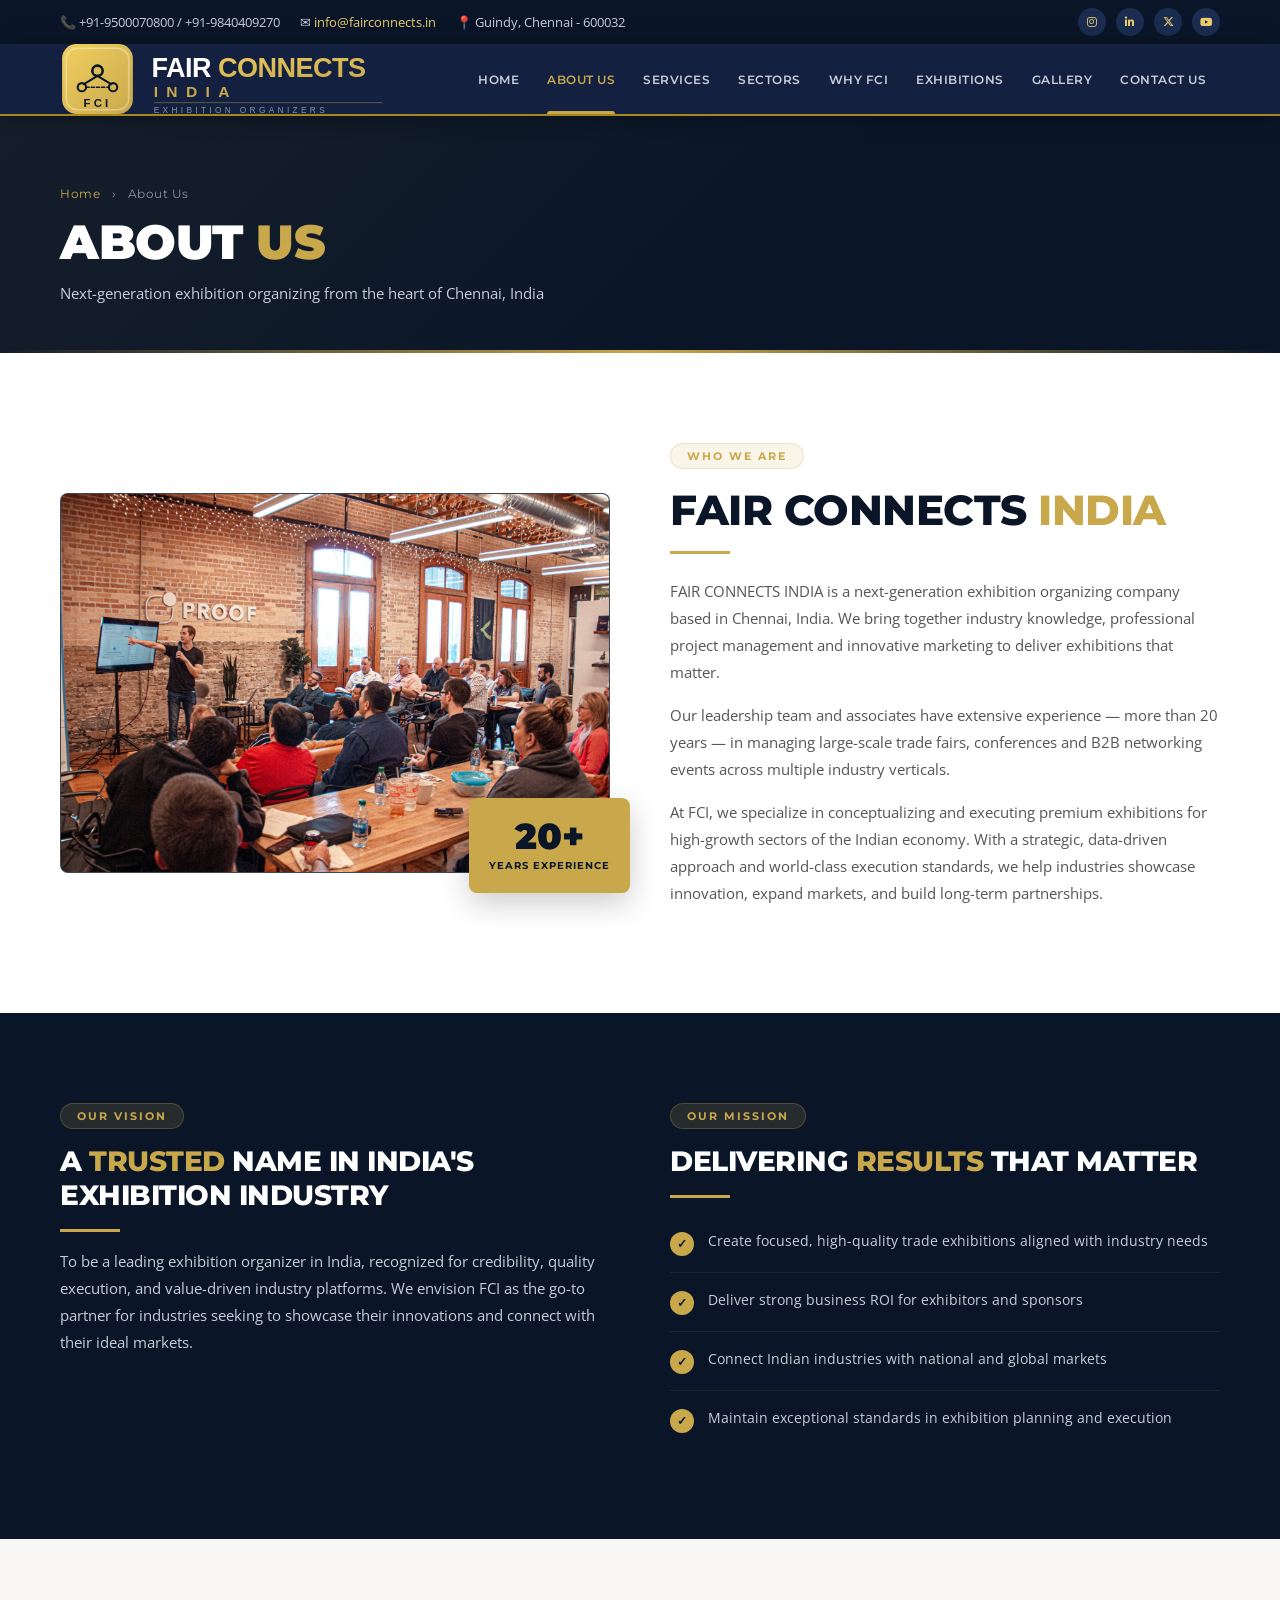
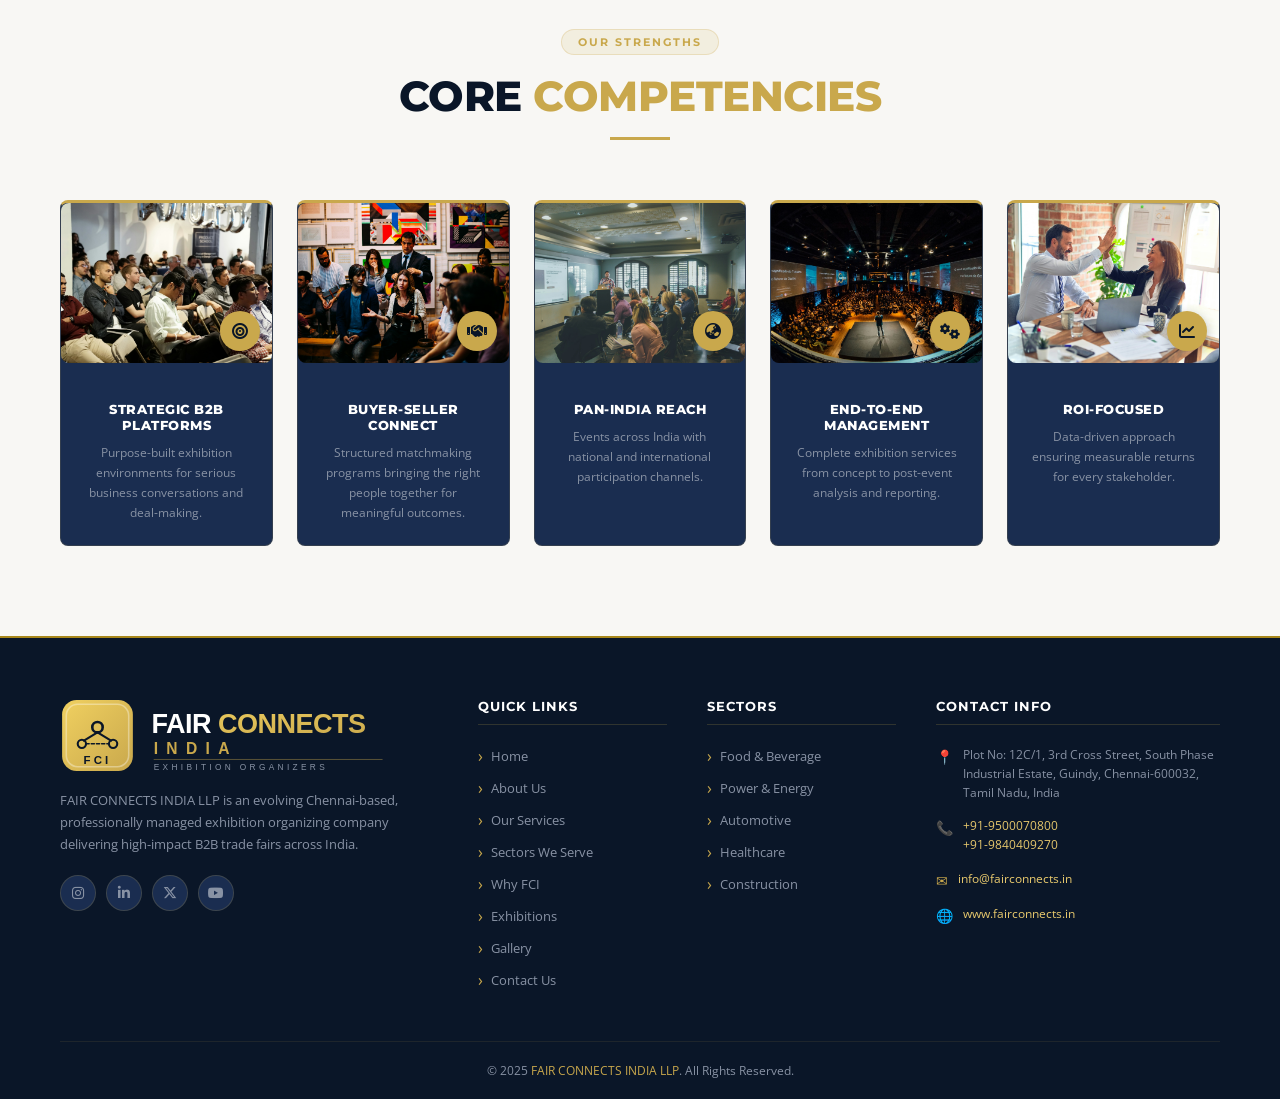
==== commit cd09d0b3: "added title favicon and logo changes" ====
--- a/about.html
+++ b/about.html
@@ -245,6 +245,8 @@
         rel="stylesheet">
     <link rel="stylesheet" href="https://cdnjs.cloudflare.com/ajax/libs/font-awesome/6.5.0/css/all.min.css">
     <link rel="stylesheet" href="css/style.css">
+    <!-- Favicon -->
+    <link rel="icon" type="image/svg+xml" href="assets/fair_connects_icon.svg">
 </head>
 
 <body>
@@ -272,9 +274,8 @@
         <div class="container">
             <a href="#" class="logo" onclick="showPage('index')"
                 aria-label="Fair Connects India - Exhibition Organizers Chennai - Home">
-                <img src="assets/logo.svg"
-                    alt="Fair Connects India - Exhibition Organizers Chennai" class="logo-img" height="48" width="auto"
-                    loading="eager">
+                <img src="assets/logo.svg" alt="Fair Connects India - Exhibition Organizers Chennai" class="logo-img"
+                    height="48" width="auto" loading="eager">
             </a>
             <ul class="nav-menu" id="navMenu">
                 <li><a href="#" onclick="showPage('index')" class="active" id="nav-home">Home</a></li>
@@ -310,9 +311,8 @@
                     <div class="about-layout">
                         <div class="about-visual">
                             <div class="about-img-box" style="padding:0; overflow:hidden;">
-                                <img src="assets/about.jpg"
-                                    alt="Fair Connects India - Exhibition Organizers Chennai" loading="lazy"
-                                    style="width:100%;height:100%;object-fit:cover;display:block;">
+                                <img src="assets/about.jpg" alt="Fair Connects India - Exhibition Organizers Chennai"
+                                    loading="lazy" style="width:100%;height:100%;object-fit:cover;display:block;">
                             </div>
                             <div class="about-badge">
                                 <span class="num">20+</span>
@@ -376,54 +376,8 @@
                         <h2 class="section-title">Core <span>Competencies</span></h2>
                         <div class="section-line"></div>
                     </div>
-                    <div class="features-grid">
-                        <div class="feature-card">
-                            <div class="feature-illus">
-                                <img src="assets/service1.jpg"
-                                    alt="Strategic B2B Exhibition Platforms">
-                                <div class="feature-illus-icon"><i class="fas fa-bullseye"></i></div>
-                            </div>
-                            <h3>Strategic B2B Platforms</h3>
-                            <p>Purpose-built exhibition environments for serious business conversations and deal-making.
-                            </p>
-                        </div>
-                        <div class="feature-card">
-                            <div class="feature-illus">
-                                <img src="assets/service2.jpg"
-                                    alt="Buyer Seller Connect Matchmaking">
-                                <div class="feature-illus-icon"><i class="fas fa-handshake"></i></div>
-                            </div>
-                            <h3>Buyer-Seller Connect</h3>
-                            <p>Structured matchmaking programs bringing the right people together for meaningful
-                                outcomes.</p>
-                        </div>
-                        <div class="feature-card">
-                            <div class="feature-illus">
-                                <img src="assets/service3.jpg"
-                                    alt="Pan India Reach Exhibitions">
-                                <div class="feature-illus-icon"><i class="fas fa-globe-asia"></i></div>
-                            </div>
-                            <h3>Pan-India Reach</h3>
-                            <p>Events across India with national and international participation channels.</p>
-                        </div>
-                        <div class="feature-card">
-                            <div class="feature-illus">
-                                <img src="assets/service4.jpg"
-                                    alt="End to End Exhibition Management">
-                                <div class="feature-illus-icon"><i class="fas fa-cogs"></i></div>
-                            </div>
-                            <h3>End-to-End Management</h3>
-                            <p>Complete exhibition services from concept to post-event analysis and reporting.</p>
-                        </div>
-                        <div class="feature-card">
-                            <div class="feature-illus">
-                                <img src="assets/service5.jpg"
-                                    alt="ROI Focused Exhibition Solutions">
-                                <div class="feature-illus-icon"><i class="fas fa-chart-line"></i></div>
-                            </div>
-                            <h3>ROI-Focused</h3>
-                            <p>Data-driven approach ensuring measurable returns for every stakeholder.</p>
-                        </div>
+                    <div class="features-grid" id="about-features-grid">
+                        <!-- Fetched features go here -->
                     </div>
                 </div>
             </section>
@@ -443,8 +397,8 @@
                 <div class="footer-grid">
                     <div class="footer-brand">
                         <a href="#" class="logo" onclick="showPage('index')" style="margin-bottom:16px; display:flex;">
-                            <img src="assets/logo.svg"
-                                alt="Fair Connects India Logo" class="logo-img" height="44" width="auto" loading="lazy">
+                            <img src="assets/logo.svg" alt="Fair Connects India Logo" class="logo-img" height="44"
+                                width="auto" loading="lazy">
                         </a>
                         <p>FAIR CONNECTS INDIA LLP is an evolving Chennai-based, professionally managed exhibition
                             organizing company delivering high-impact B2B trade fairs across India.</p>
--- a/css/style.css
+++ b/css/style.css
@@ -110,7 +110,7 @@
 }
 
 .logo-img {
-    height: 52px;
+    height: 75px;
     width: auto;
     display: block;
     object-fit: contain;
@@ -833,11 +833,13 @@
     gap: 40px;
     align-items: start;
 }
+
 @media (max-width:768px) {
     .grid-split {
         grid-template-columns: none;
     }
 }
+
 .tabs-wrapper {
     margin-top: 20px;
 }
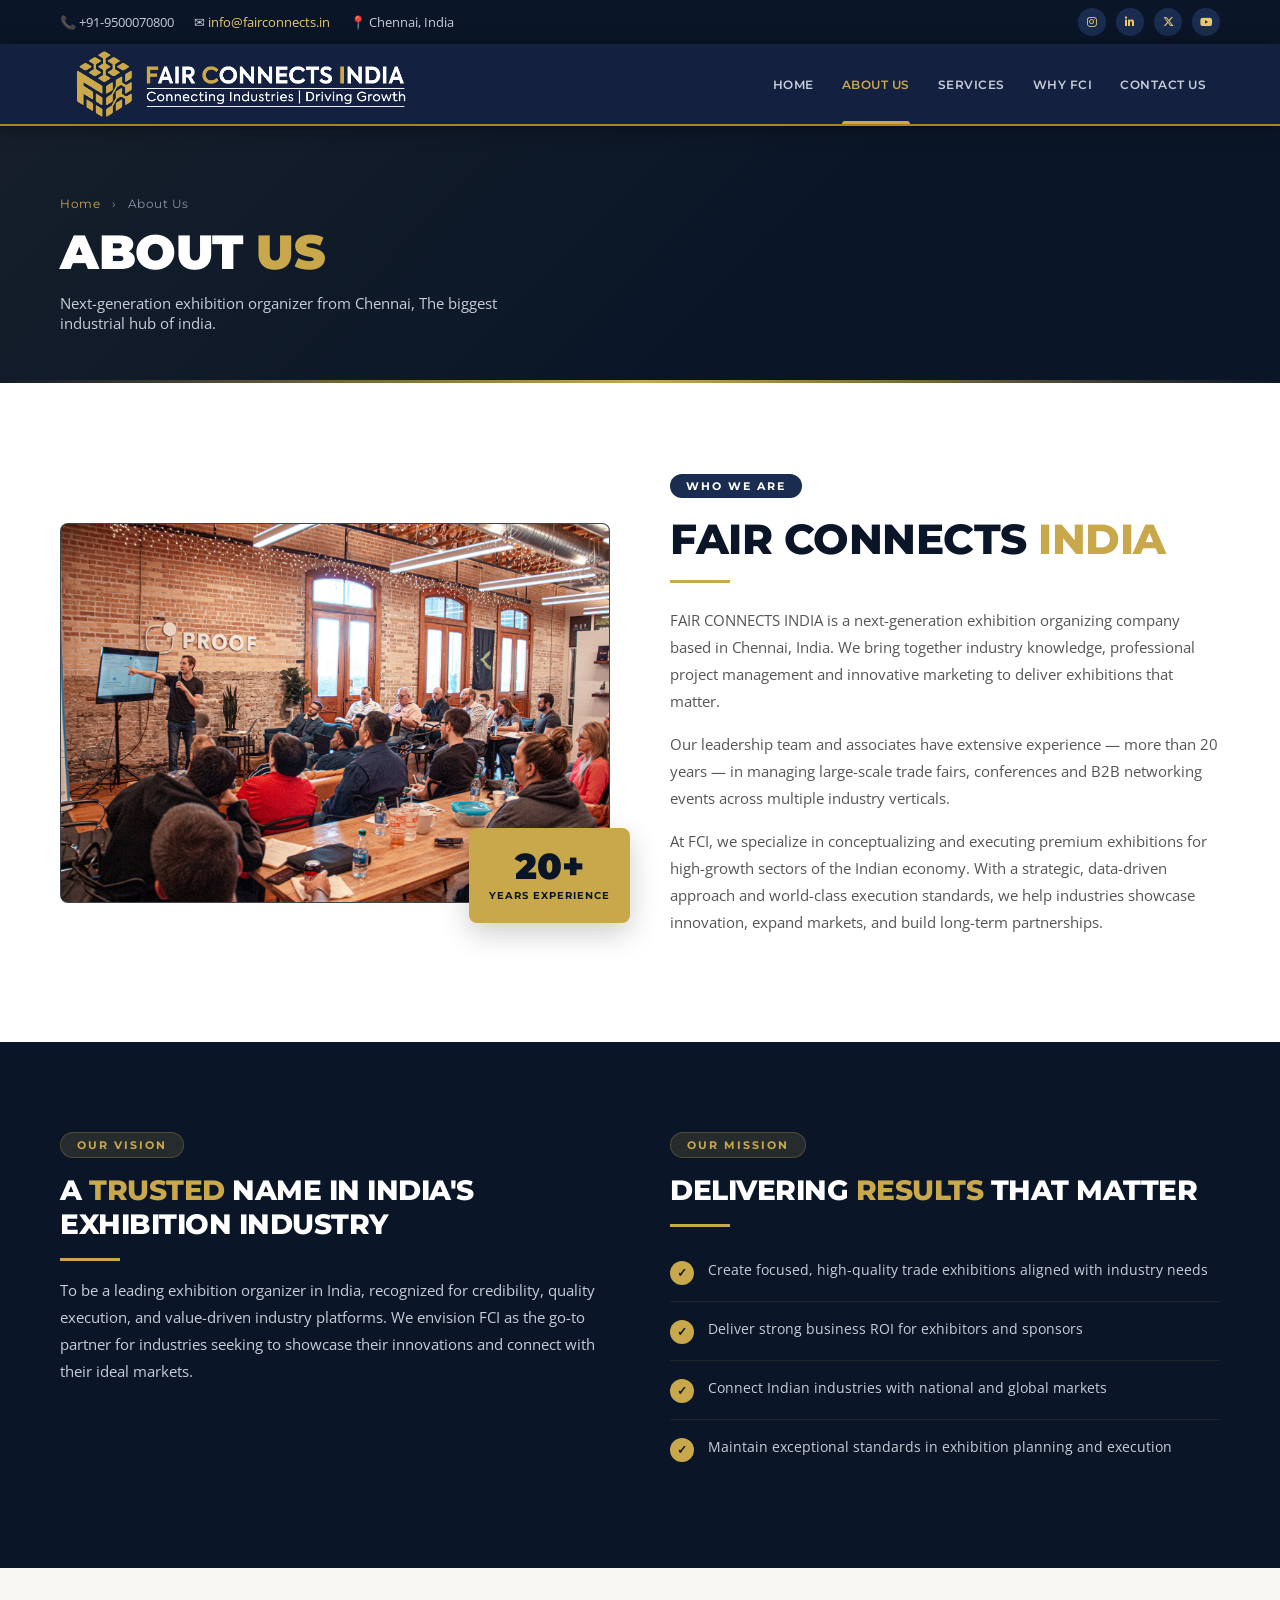
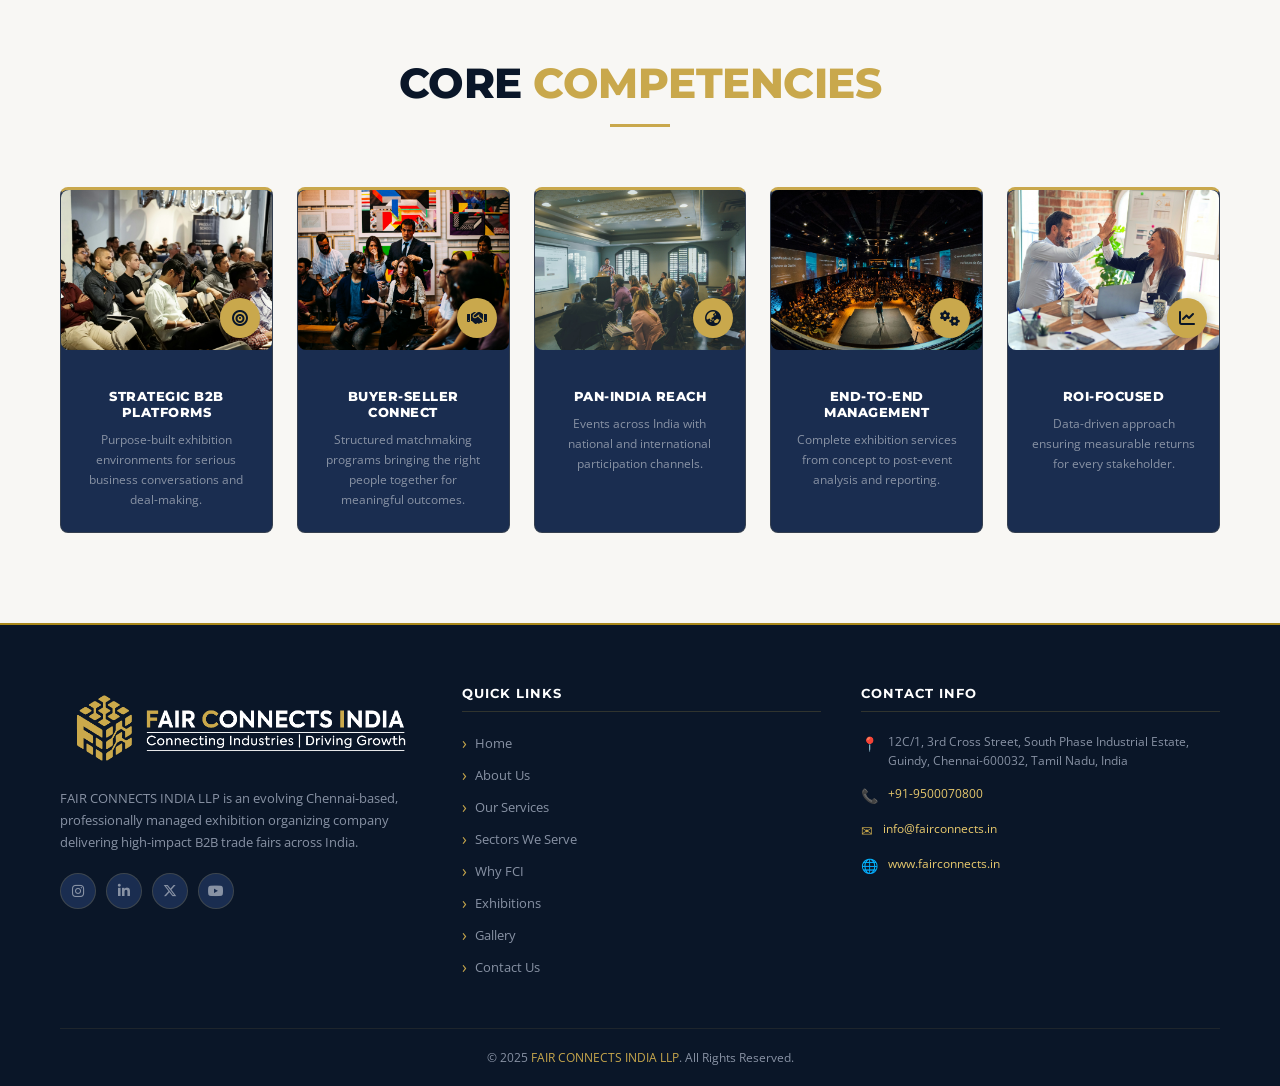
==== commit 15d29f1d: "content correction" ====
--- a/about.html
+++ b/about.html
@@ -64,7 +64,7 @@
   },
   "address": {
     "@type": "PostalAddress",
-    "streetAddress": "Plot No: 12C/1, 3rd Cross Street, South Phase Industrial Estate, Guindy",
+    "streetAddress": " 12C/1, 3rd Cross Street, South Phase Industrial Estate, Guindy",
     "addressLocality": "Chennai",
     "addressRegion": "Tamil Nadu",
     "postalCode": "600032",
@@ -75,13 +75,6 @@
       "@type": "ContactPoint",
       "telephone": "+91-9500070800",
       "contactType": "customer service",
-      "areaServed": "IN",
-      "availableLanguage": ["English", "Tamil"]
-    },
-    {
-      "@type": "ContactPoint",
-      "telephone": "+91-9840409270",
-      "contactType": "sales",
       "areaServed": "IN",
       "availableLanguage": ["English", "Tamil"]
     }
@@ -130,7 +123,7 @@
   "priceRange": "$$",
   "address": {
     "@type": "PostalAddress",
-    "streetAddress": "Plot No: 12C/1, 3rd Cross Street, South Phase Industrial Estate, Guindy",
+    "streetAddress": " 12C/1, 3rd Cross Street, South Phase Industrial Estate, Guindy",
     "addressLocality": "Chennai",
     "addressRegion": "Tamil Nadu",
     "postalCode": "600032",
@@ -143,8 +136,8 @@
   },
   "openingHoursSpecification": {
     "@type": "OpeningHoursSpecification",
-    "dayOfWeek": ["Monday","Tuesday","Wednesday","Thursday","Friday","Saturday"],
-    "opens": "09:00",
+    "dayOfWeek": ["Monday","Tuesday","Wednesday","Thursday","Friday"],
+    "opens": "10:00",
     "closes": "18:00"
   },
   "sameAs": [
@@ -231,7 +224,7 @@
       "name": "Where is Fair Connects India located?",
       "acceptedAnswer": {
         "@type": "Answer",
-        "text": "Fair Connects India LLP is located at Plot No: 12C/1, 3rd Cross Street, South Phase Industrial Estate, Guindy, Chennai - 600032, Tamil Nadu, India."
+        "text": "Fair Connects India LLP is located at  12C/1, 3rd Cross Street, South Phase Industrial Estate, Guindy, Chennai - 600032, Tamil Nadu, India."
       }
     }
   ]
@@ -246,7 +239,7 @@
     <link rel="stylesheet" href="https://cdnjs.cloudflare.com/ajax/libs/font-awesome/6.5.0/css/all.min.css">
     <link rel="stylesheet" href="css/style.css">
     <!-- Favicon -->
-    <link rel="icon" type="image/svg+xml" href="assets/fair_connects_icon.svg">
+    <link rel="icon" type="image/png" href="assets/fair_connects_icon.png">
 </head>
 
 <body>
@@ -255,10 +248,10 @@
     <div class="topbar">
         <div class="container">
             <div class="topbar-contact">
-                <span>📞 +91-9500070800 / +91-9840409270</span>
+                <span>📞 +91-9500070800 </span>
                 <!-- <span>✉ <a href="/cdn-cgi/l/email-protection#adc4c3cbc2edcbccc4dfcec2c3c3c8ced9dec4c3c9c4cc83c4c3"><span class="__cf_email__" data-cfemail="4920272f26092f28203b2a2627272c2a3d3a20272d2028672027">[email&#160;protected]</span></a></span> -->
                 <span>✉ <a href="mailto:info@fairconnects.in">info@fairconnects.in</a></span>
-                <span>📍 Guindy, Chennai - 600032</span>
+                <span>📍 Chennai, India</span>
             </div>
             <div class="topbar-social">
                 <a href="#" title="Instagram"><i class="fab fa-instagram"></i></a>
@@ -274,17 +267,17 @@
         <div class="container">
             <a href="#" class="logo" onclick="showPage('index')"
                 aria-label="Fair Connects India - Exhibition Organizers Chennai - Home">
-                <img src="assets/logo.svg" alt="Fair Connects India - Exhibition Organizers Chennai" class="logo-img"
+                <img src="assets/logo.png" alt="Fair Connects India - Exhibition Organizers Chennai" class="logo-img"
                     height="48" width="auto" loading="eager">
             </a>
             <ul class="nav-menu" id="navMenu">
                 <li><a href="#" onclick="showPage('index')" class="active" id="nav-home">Home</a></li>
                 <li><a href="#" onclick="showPage('about')" id="nav-about">About Us</a></li>
                 <li><a href="#" onclick="showPage('services')" id="nav-services">Services</a></li>
-                <li><a href="#" onclick="showPage('sectors')" id="nav-sectors">Sectors</a></li>
+                <!-- <li><a href="#" onclick="showPage('sectors')" id="nav-sectors">Sectors</a></li> -->
                 <li><a href="#" onclick="showPage('whyfci')" id="nav-whyfci">Why FCI</a></li>
-                <li><a href="#" onclick="showPage('exhibitions')" id="nav-exhibitions">Exhibitions</a></li>
-                <li><a href="#" onclick="showPage('gallery')" id="nav-gallery">Gallery</a></li>
+                <!-- <li><a href="#" onclick="showPage('exhibitions')" id="nav-exhibitions">Exhibitions</a></li> -->
+                <!-- <li><a href="#" onclick="showPage('gallery')" id="nav-gallery">Gallery</a></li> -->
                 <li><a href="#" onclick="showPage('contact')" id="nav-contact">Contact Us</a></li>
             </ul>
             <div class="hamburger" id="hamburger" onclick="toggleMenu()">
@@ -302,7 +295,7 @@
                     <div class="breadcrumb"><a href="#" onclick="showPage('index')">Home</a> <span>›</span> About Us
                     </div>
                     <h1>About <span>Us</span></h1>
-                    <p>Next-generation exhibition organizing from the heart of Chennai, India</p>
+                    <p>Next-generation exhibition organizer from Chennai, The biggest industrial hub of india.</p>
                 </div>
             </div>
 
@@ -321,7 +314,7 @@
                         </div>
                         <div class="about-content">
                             <div class="section-header" style="text-align:left; margin-bottom:24px;">
-                                <div class="section-tag">Who We Are</div>
+                                <div class="section-tag-dark">Who We Are</div>
                                 <h2 class="section-title">Fair Connects <span>India</span></h2>
                                 <div class="section-line" style="margin:16px 0;"></div>
                             </div>
@@ -372,7 +365,7 @@
             <section class="section section-light">
                 <div class="container">
                     <div class="section-header">
-                        <div class="section-tag">Our Strengths</div>
+                        <!-- <div class="section-tag-dark">Our Strengths</div> -->
                         <h2 class="section-title">Core <span>Competencies</span></h2>
                         <div class="section-line"></div>
                     </div>
@@ -397,7 +390,7 @@
                 <div class="footer-grid">
                     <div class="footer-brand">
                         <a href="#" class="logo" onclick="showPage('index')" style="margin-bottom:16px; display:flex;">
-                            <img src="assets/logo.svg" alt="Fair Connects India Logo" class="logo-img" height="44"
+                            <img src="assets/logo.png" alt="Fair Connects India Logo" class="logo-img" height="44"
                                 width="auto" loading="lazy">
                         </a>
                         <p>FAIR CONNECTS INDIA LLP is an evolving Chennai-based, professionally managed exhibition
@@ -424,7 +417,7 @@
                         </ul>
                     </div>
 
-                    <div class="footer-col">
+                    <!-- <div class="footer-col">
                         <h4>Sectors</h4>
                         <ul class="footer-links">
                             <li><a href="#" onclick="showPage('sectors')">Food & Beverage</a></li>
@@ -433,19 +426,18 @@
                             <li><a href="#" onclick="showPage('sectors')">Healthcare</a></li>
                             <li><a href="#" onclick="showPage('sectors')">Construction</a></li>
                         </ul>
-                    </div>
+                    </div> -->
 
                     <div class="footer-col">
                         <h4>Contact Info</h4>
                         <div class="footer-contact-item">
                             <span class="fc-icon">📍</span>
-                            <p>Plot No: 12C/1, 3rd Cross Street, South Phase Industrial Estate, Guindy, Chennai-600032,
+                            <p> 12C/1, 3rd Cross Street, South Phase Industrial Estate, Guindy, Chennai-600032,
                                 Tamil Nadu, India</p>
                         </div>
                         <div class="footer-contact-item">
                             <span class="fc-icon">📞</span>
-                            <p><a href="tel:+919500070800">+91-9500070800</a><br><a
-                                    href="tel:+919840409270">+91-9840409270</a></p>
+                            <p><a href="tel:+919500070800">+91-9500070800</a></p>
                         </div>
                         <div class="footer-contact-item">
                             <span class="fc-icon">✉</span>
--- a/css/style.css
+++ b/css/style.css
@@ -99,7 +99,7 @@
     align-items: center;
     justify-content: space-between;
     padding: 0 20px;
-    height: 70px;
+    height: 80px;
 }
 
 .logo {
@@ -110,7 +110,7 @@
 }
 
 .logo-img {
-    height: 75px;
+    height: 86px;
     width: auto;
     display: block;
     object-fit: contain;
@@ -137,7 +137,7 @@
 .nav-menu li a {
     display: flex;
     align-items: center;
-    height: 70px;
+    height: 80px;
     padding: 0 14px;
     color: var(--text-light);
     text-decoration: none;
@@ -581,6 +581,21 @@
     margin-bottom: 16px;
 }
 
+.section-tag-dark {
+    display: inline-block;
+    background: var(--navy-mid) !important;
+    border: var(--navy) !important;
+    color: var(--white) !important;
+    padding: 5px 16px;
+    border-radius: 30px;
+    font-size: 11px;
+    font-family: 'Montserrat', sans-serif;
+    font-weight: 700;
+    letter-spacing: 2px;
+    text-transform: uppercase;
+    margin-bottom: 16px;
+}
+
 .section-dark .section-tag {
     background: rgba(201, 168, 76, 0.15);
 }
@@ -1714,7 +1729,7 @@
     font-size: 15px;
     color: var(--text-light);
     margin-top: 12px;
-    max-width: 550px;
+    max-width: 500px;
 }
 
 .aboutus-grid {
@@ -1743,7 +1758,7 @@
 
 .footer-grid {
     display: grid;
-    grid-template-columns: 2fr 1fr 1fr 1.5fr;
+    grid-template-columns: 2fr 2fr 2fr;
     gap: 40px;
 }
 
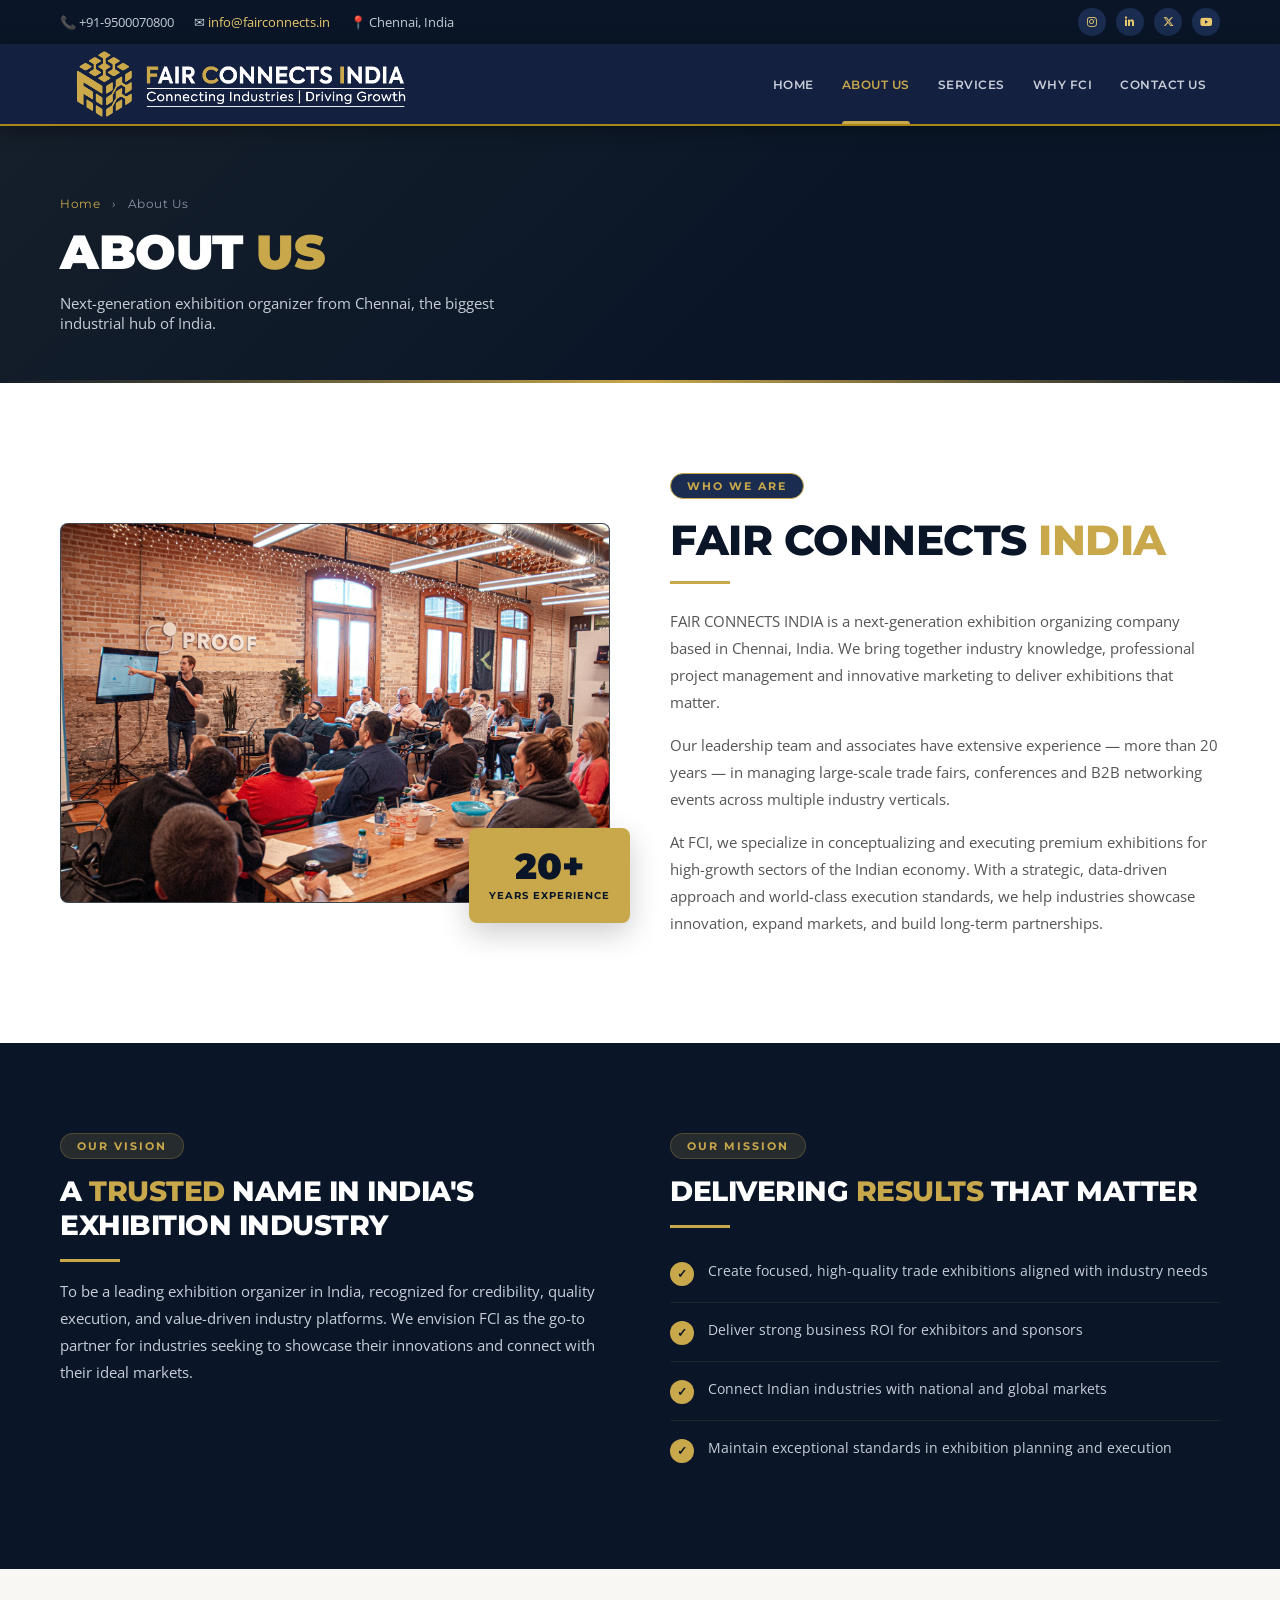
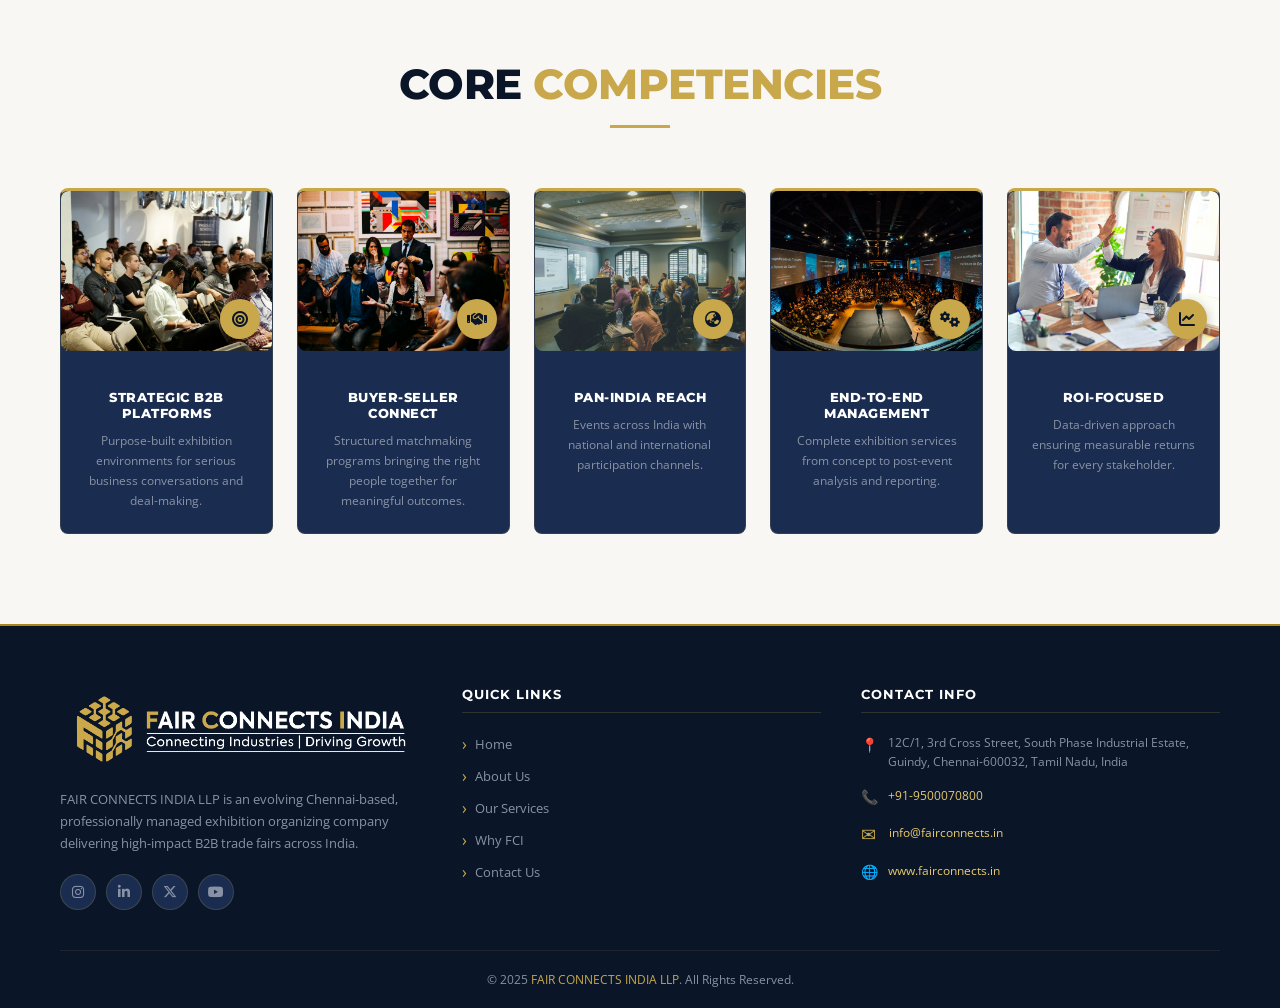
==== commit 1604d84b: "changes added and whyfci tab changed to a section" ====
--- a/about.html
+++ b/about.html
@@ -295,7 +295,7 @@
                     <div class="breadcrumb"><a href="#" onclick="showPage('index')">Home</a> <span>›</span> About Us
                     </div>
                     <h1>About <span>Us</span></h1>
-                    <p>Next-generation exhibition organizer from Chennai, The biggest industrial hub of india.</p>
+                    <p>Next-generation exhibition organizer from Chennai, the biggest industrial hub of India.</p>
                 </div>
             </div>
 
@@ -409,10 +409,10 @@
                             <li><a href="#" onclick="showPage('index')">Home</a></li>
                             <li><a href="#" onclick="showPage('about')">About Us</a></li>
                             <li><a href="#" onclick="showPage('services')">Our Services</a></li>
-                            <li><a href="#" onclick="showPage('sectors')">Sectors We Serve</a></li>
+                            <!-- <li><a href="#" onclick="showPage('sectors')">Sectors We Serve</a></li> -->
                             <li><a href="#" onclick="showPage('whyfci')">Why FCI</a></li>
-                            <li><a href="#" onclick="showPage('exhibitions')">Exhibitions</a></li>
-                            <li><a href="#" onclick="showPage('gallery')">Gallery</a></li>
+                            <!-- <li><a href="#" onclick="showPage('exhibitions')">Exhibitions</a></li> -->
+                            <!-- <li><a href="#" onclick="showPage('gallery')">Gallery</a></li> -->
                             <li><a href="#" onclick="showPage('contact')">Contact Us</a></li>
                         </ul>
                     </div>
@@ -435,16 +435,16 @@
                             <p> 12C/1, 3rd Cross Street, South Phase Industrial Estate, Guindy, Chennai-600032,
                                 Tamil Nadu, India</p>
                         </div>
-                        <div class="footer-contact-item">
+                        <div class="footer-contact-item aln">
                             <span class="fc-icon">📞</span>
                             <p><a href="tel:+919500070800">+91-9500070800</a></p>
                         </div>
-                        <div class="footer-contact-item">
-                            <span class="fc-icon">✉</span>
+                        <div class="footer-contact-item aln">
+                            <span class="fc-icon mailicon">✉</span>
                             <!-- <p><a href="/cdn-cgi/l/email-protection#6b02050d042b0d0a0219080405050e081f1802050f020a450205"><span class="__cf_email__" data-cfemail="c8a1a6aea788aea9a1baaba7a6a6adabbcbba1a6aca1a9e6a1a6">[email&#160;protected]</span></a></p> -->
                             <p><a href="mailto:info@fairconnects.in">info@fairconnects.in</a></p>
                         </div>
-                        <div class="footer-contact-item">
+                        <div class="footer-contact-item aln">
                             <span class="fc-icon">🌐</span>
                             <p><a href="http://www.fairconnects.in" target="_blank">www.fairconnects.in</a></p>
                         </div>
--- a/css/style.css
+++ b/css/style.css
@@ -583,9 +583,9 @@
 
 .section-tag-dark {
     display: inline-block;
-    background: var(--navy-mid) !important;
-    border: var(--navy) !important;
-    color: var(--white) !important;
+    background: var(--navy-mid);
+    border: 1px solid var(--gold);
+    color: var(--gold);
     padding: 5px 16px;
     border-radius: 30px;
     font-size: 11px;
@@ -838,6 +838,93 @@
     font-size: 18px;
     font-weight: 700;
     flex-shrink: 0;
+}
+
+/* ── Role Sections (scroll layout – replaces tab UI) ── */
+.role-sections {
+    display: flex;
+    flex-direction: column;
+    gap: 0;
+}
+
+.role-section {
+    padding: 52px 0;
+    border-bottom: 1px solid rgba(201, 168, 76, 0.15);
+    position: relative;
+}
+
+.role-section:last-child {
+    border-bottom: none;
+}
+
+.role-section-inner {
+    display: grid;
+    grid-template-columns: 48px 1fr;
+    gap: 32px;
+    align-items: start;
+}
+
+.role-number {
+    font-family: 'Montserrat', sans-serif;
+    font-size: 13px;
+    font-weight: 800;
+    color: var(--gold);
+    text-transform: uppercase;
+    letter-spacing: 2px;
+    border-left: 2px solid rgba(201, 168, 76, 0.35);
+    padding-left: 14px;
+    line-height: 1;
+    padding-top: 6px;
+    padding-bottom: 10px;
+}
+
+.role-label {
+    display: inline-block;
+    font-family: 'Montserrat', sans-serif;
+    font-size: 11px;
+    font-weight: 700;
+    color: var(--gold);
+    text-transform: uppercase;
+    letter-spacing: 2px;
+    margin-bottom: 10px;
+}
+
+.role-title {
+    font-family: 'Montserrat', sans-serif;
+    font-size: 22px;
+    font-weight: 800;
+    color: var(--white);
+    text-transform: uppercase;
+    margin-bottom: 14px;
+    line-height: 1.3;
+}
+
+.role-title span {
+    color: var(--gold);
+}
+
+.role-desc {
+    color: var(--text-light);
+    line-height: 1.8;
+    margin-bottom: 24px;
+    max-width: 680px;
+}
+
+@media (max-width: 640px) {
+    .role-section-inner {
+        grid-template-columns: 1fr;
+        gap: 16px;
+    }
+
+    .role-number {
+        writing-mode: horizontal-tb;
+        transform: none;
+        border-right: none;
+        border-bottom: 2px solid rgba(201, 168, 76, 0.35);
+        padding-right: 0;
+        padding-bottom: 8px;
+        padding-top: 0;
+    }
 }
 
 /* ===== TABS (WHY FCI page) ===== */
@@ -1846,11 +1933,20 @@
     margin-bottom: 14px;
 }
 
+.aln {
+    align-items: center;
+}
+
 .footer-contact-item .fc-icon {
     color: var(--gold);
     font-size: 14px;
     margin-top: 2px;
     flex-shrink: 0;
+}
+
+.mailicon {
+    font-size: 18px !important;
+    padding-right: 3px;
 }
 
 .footer-contact-item p {
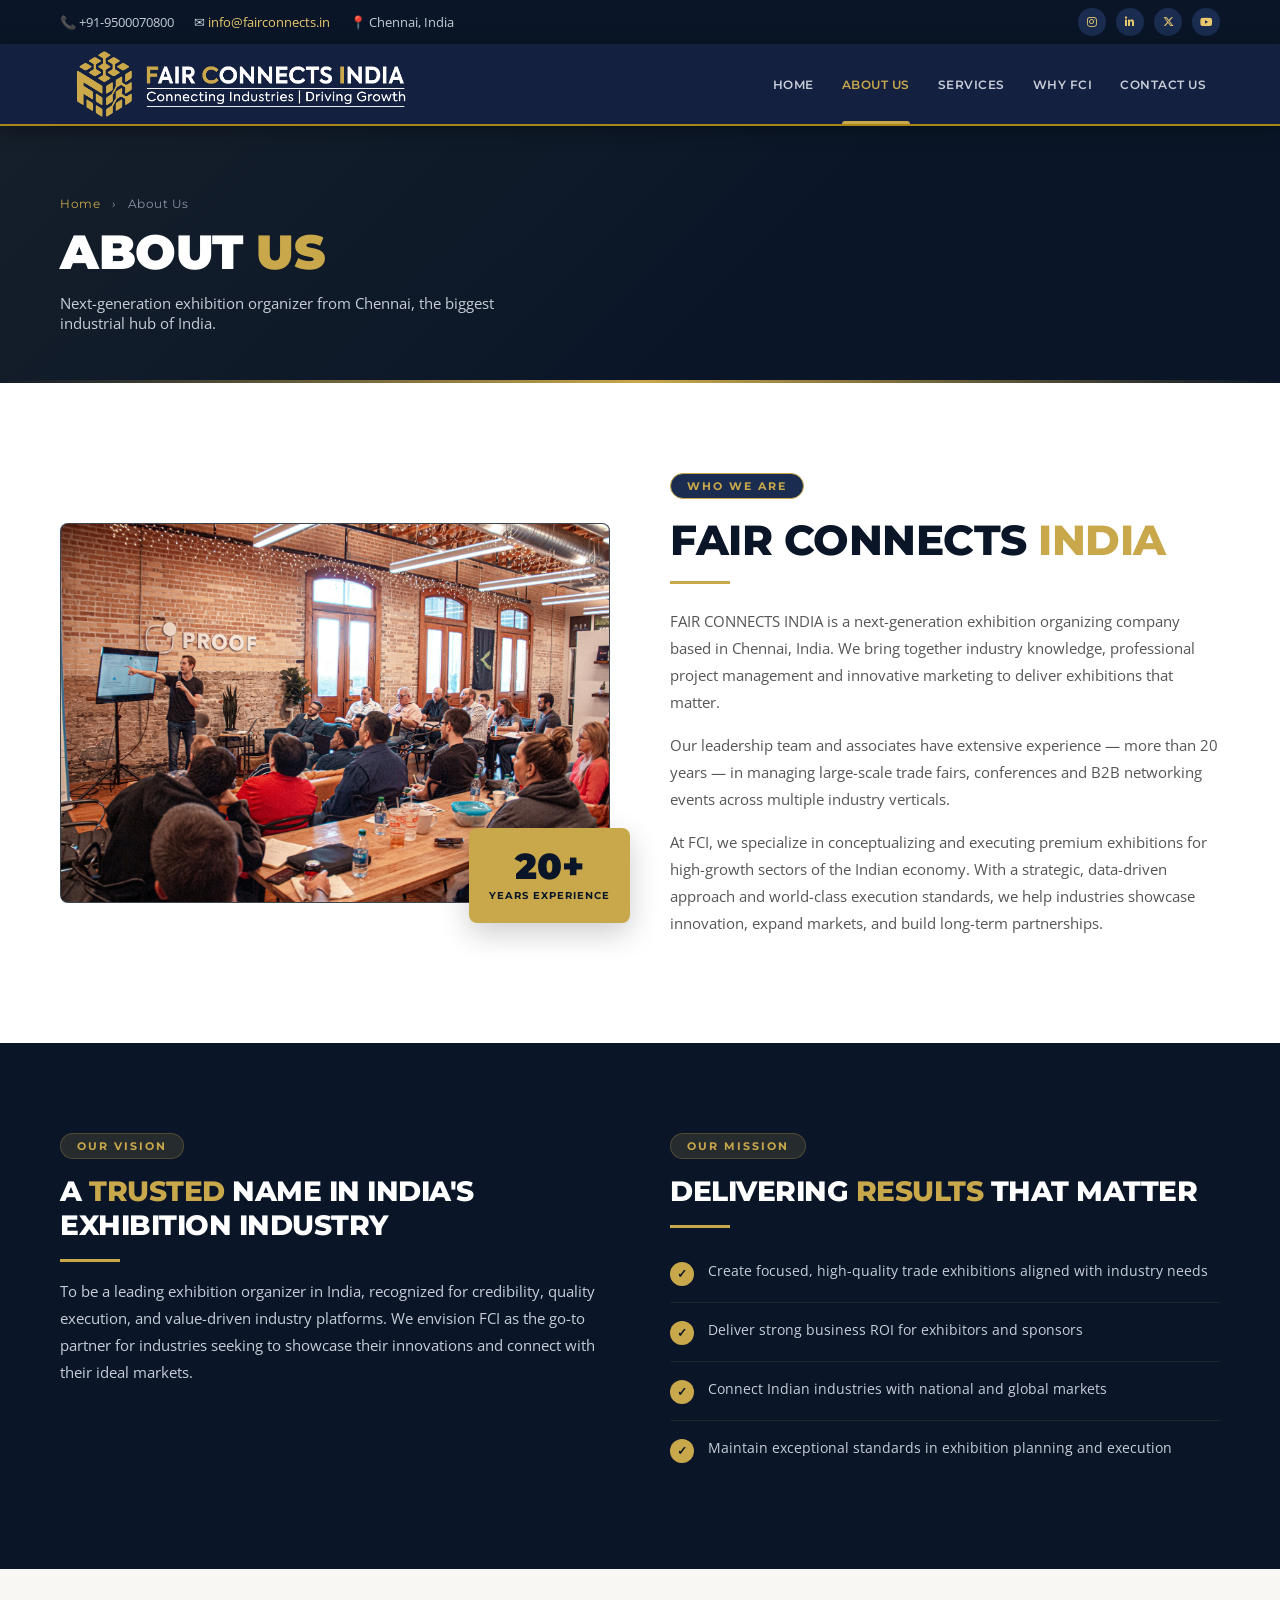
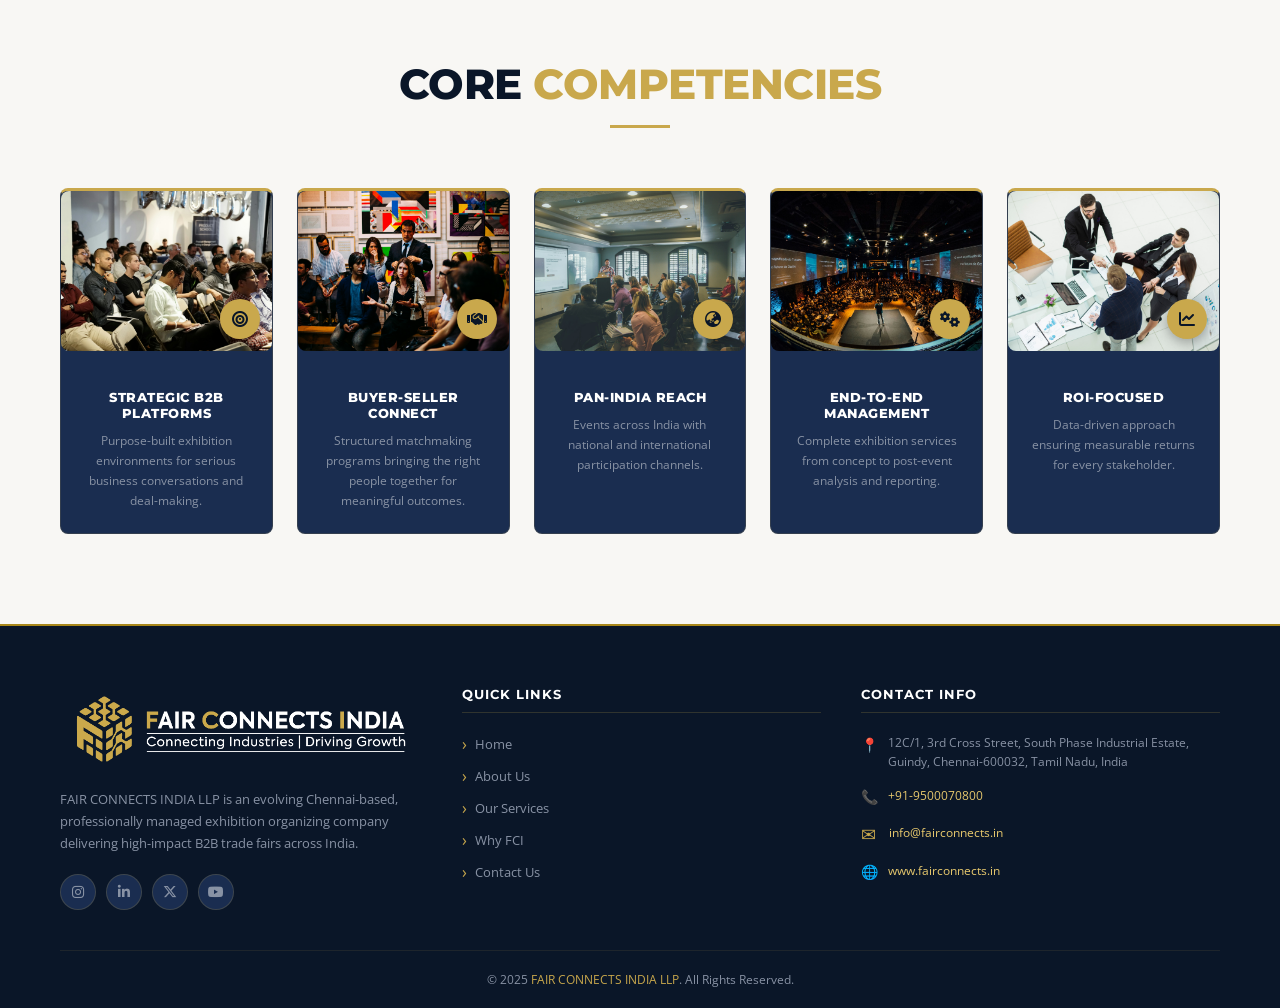
==== commit 7d21ce5e: "added some relevent images and changes in seo content" ====
--- a/about.html
+++ b/about.html
@@ -17,8 +17,8 @@
     <meta name="language" content="English">
     <meta name="geo.region" content="IN-TN">
     <meta name="geo.placename" content="Chennai, Tamil Nadu, India">
-    <meta name="geo.position" content="13.0067;80.2206">
-    <meta name="ICBM" content="13.0067, 80.2206">
+    <meta name="geo.position" content="13.016499779972847;80.20020965791535">
+    <meta name="ICBM" content="13.016499779972847, 80.20020965791535">
 
     <!-- ===== CANONICAL ===== -->
     <link rel="canonical" href="https://www.fairconnects.in/">
@@ -31,7 +31,7 @@
     <meta property="og:description"
         content="Leading B2B exhibition organizers in Chennai. FCI delivers high-impact trade fairs, industry expos and conferences across India — Food, Energy, Automotive, Healthcare & Construction sectors.">
     <meta property="og:url" content="https://www.fairconnects.in/">
-    <meta property="og:image" content="https://www.fairconnects.in/assets/og-image.jpg">
+    <meta property="og:image" content="https://www.fairconnects.in/assets/logo.png">
     <meta property="og:image:width" content="1200">
     <meta property="og:image:height" content="630">
     <meta property="og:image:alt" content="Fair Connects India - B2B Exhibition Organizers Chennai">
@@ -45,7 +45,7 @@
         content="Fair Connects India (FCI) | Exhibition Organizers Chennai | Trade Fair Company India">
     <meta name="twitter:description"
         content="India's growing B2B exhibition organizer. Trade fairs & industry expos in Food, Energy, Automotive, Healthcare & Construction. Based in Chennai, reaching Pan-India.">
-    <meta name="twitter:image" content="https://www.fairconnects.in/assets/og-image.jpg">
+    <meta name="twitter:image" content="https://www.fairconnects.in/assets/logo.png">
     <meta name="twitter:image:alt" content="Fair Connects India - B2B Exhibition Organizers">
 
     <!-- ===== STRUCTURED DATA — Organization ===== -->
@@ -131,8 +131,8 @@
   },
   "geo": {
     "@type": "GeoCoordinates",
-    "latitude": 13.0067,
-    "longitude": 80.2206
+    "latitude": 13.016499779972847, 
+    "longitude": 80.20020965791535
   },
   "openingHoursSpecification": {
     "@type": "OpeningHoursSpecification",
@@ -144,22 +144,6 @@
     "https://www.instagram.com/fairconnectsindia",
     "https://www.linkedin.com/company/fairconnectsindia"
   ]
-}
-</script>
-
-    <!-- ===== STRUCTURED DATA — Event Series / WebSite ===== -->
-    <script type="application/ld+json">
-{
-  "@context": "https://schema.org",
-  "@type": "WebSite",
-  "name": "Fair Connects India",
-  "url": "https://www.fairconnects.in",
-  "description": "B2B Trade Fair and Exhibition Organizers in Chennai, India",
-  "potentialAction": {
-    "@type": "SearchAction",
-    "target": "https://www.fairconnects.in/?s={search_term_string}",
-    "query-input": "required name=search_term_string"
-  }
 }
 </script>
 
--- a/css/style.css
+++ b/css/style.css
@@ -1039,7 +1039,7 @@
 /* ===== SPONSORSHIP ===== */
 .sponsor-grid {
     display: grid;
-    grid-template-columns: repeat(auto-fit, minmax(180px, 1fr));
+    grid-template-columns: repeat(auto-fit, minmax(220px, 1fr));
     gap: 16px;
 }
 
@@ -2468,6 +2468,30 @@
     display: none;
 }
 
+/* ===== NAVBAR LOGO — Mobile ===== */
+@media (max-width: 768px) {
+    .logo-img {
+        height: 60px;
+        width: auto;
+        /* max-width: 160px; */
+    }
+
+    .navbar .container {
+        height: 64px;
+    }
+}
+
+@media (max-width: 480px) {
+    .logo-img {
+        height: 42px;
+        max-width: 190px;
+    }
+
+    .navbar .container {
+        height: 58px;
+    }
+}
+
 /* ===== SCROLL ANIMATIONS ===== */
 .fade-up {
     opacity: 0;
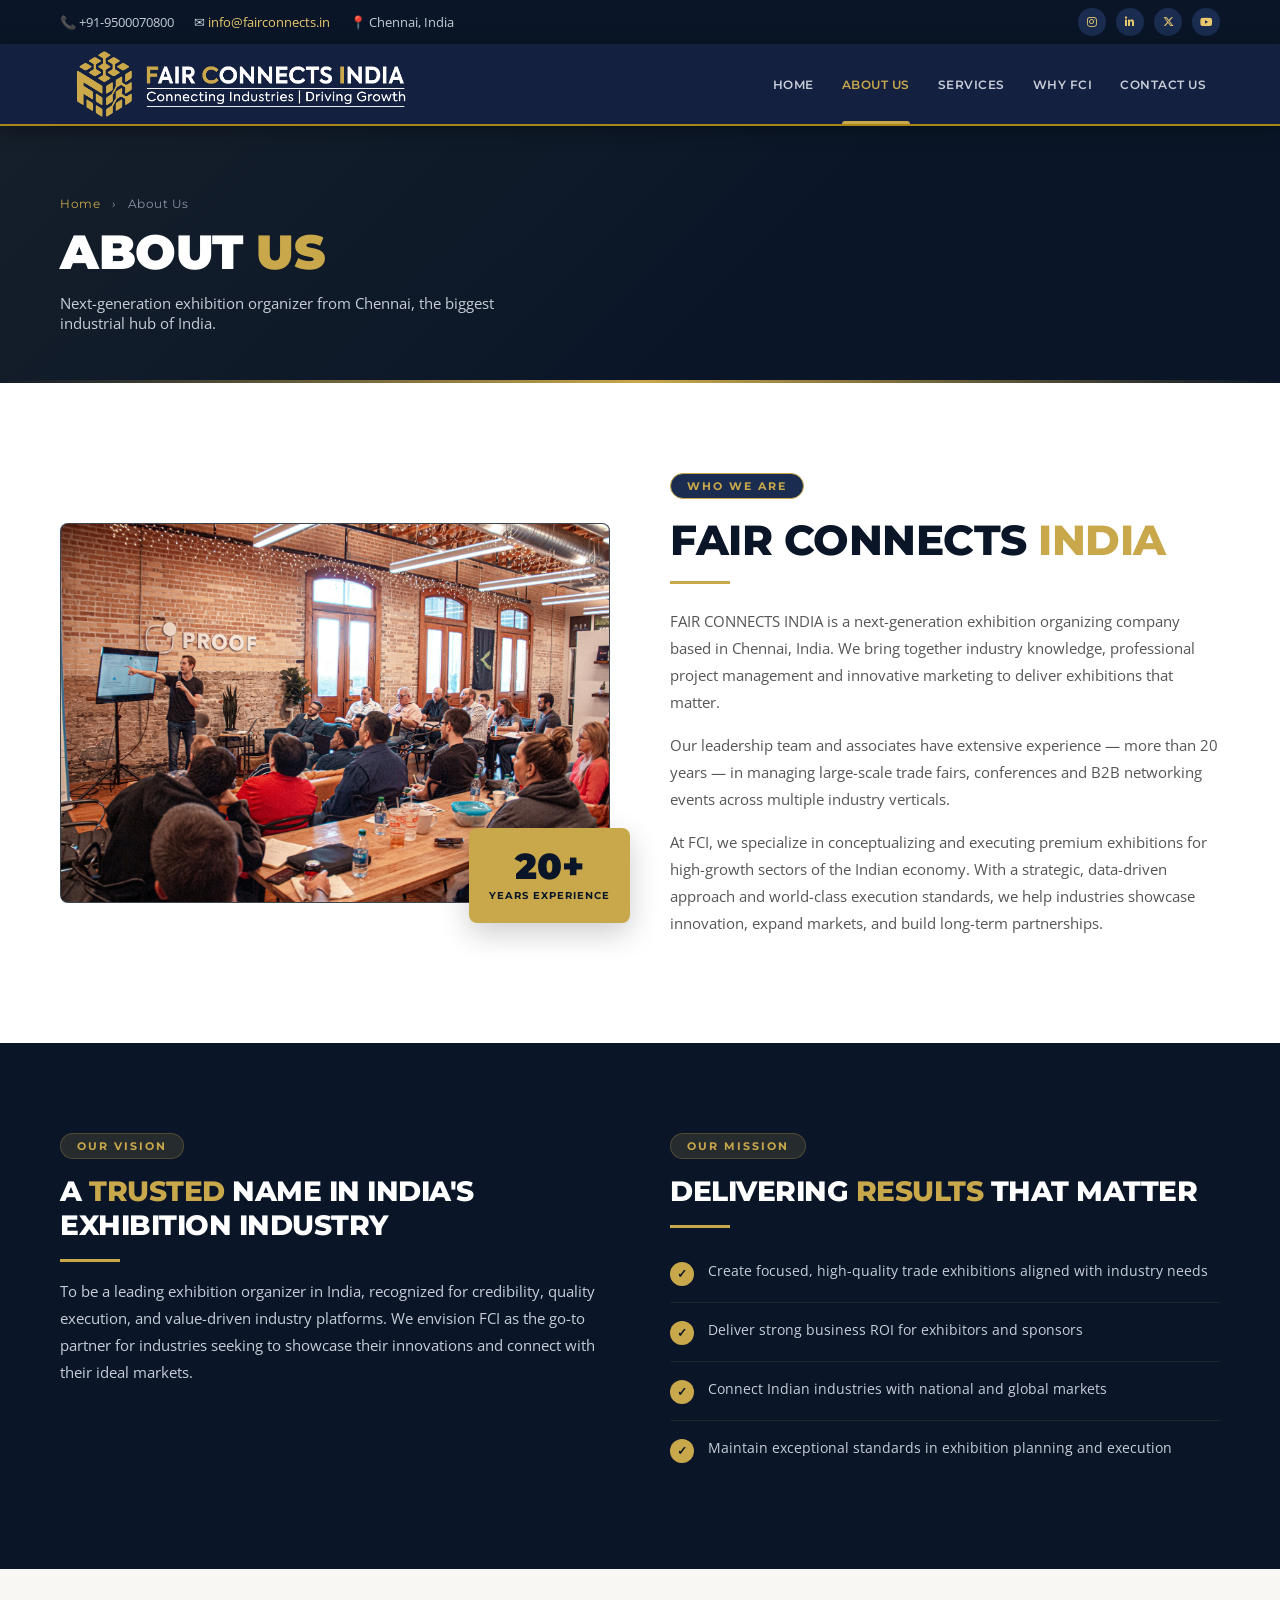
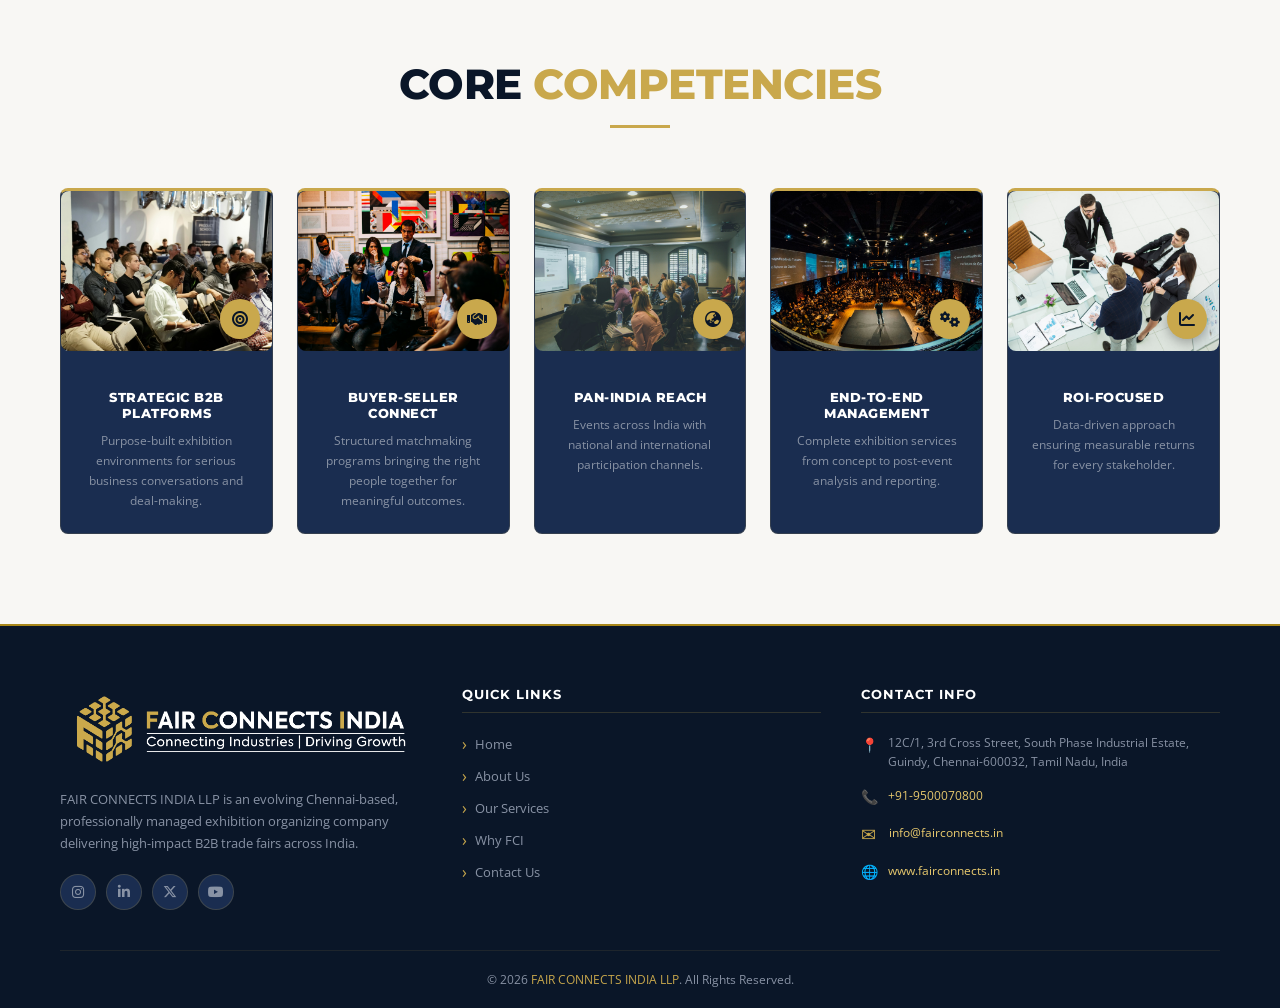
==== commit 3da44ef3: "copy right year changed 2026" ====
--- a/about.html
+++ b/about.html
@@ -439,7 +439,7 @@
 
         <div class="container">
             <div class="footer-bottom">
-                <p>© 2025 <a href="https://www.fairconnects.in">FAIR CONNECTS INDIA LLP</a>. All Rights Reserved.</p>
+                <p>© 2026 <a href="https://www.fairconnects.in">FAIR CONNECTS INDIA LLP</a>. All Rights Reserved.</p>
                 <!-- <p>Designed with ❤ for India's Exhibition Industry</p> -->
             </div>
             <!-- SEO keyword anchor text for crawlers -->
